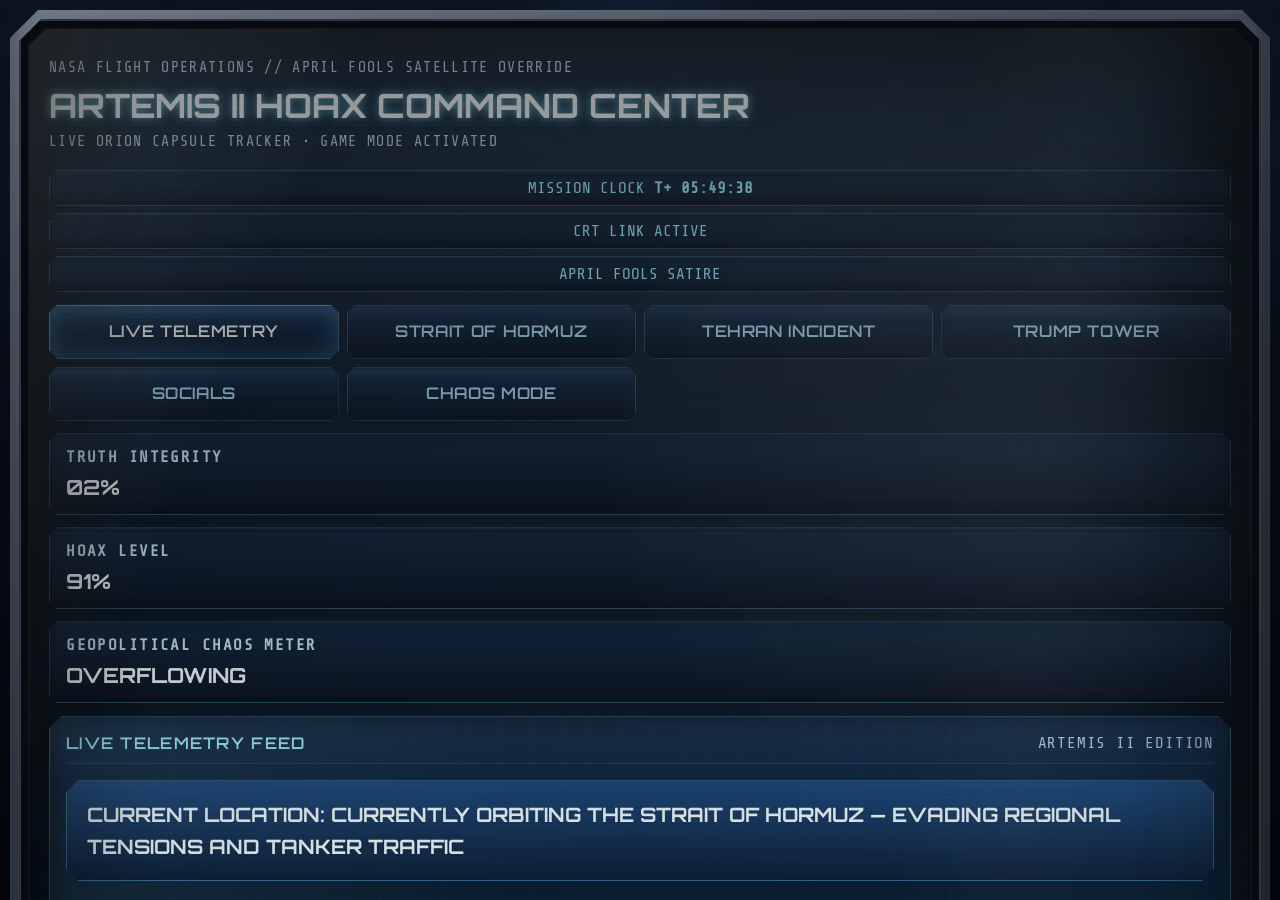
==== index.html @ a7625857 "Initial project import" ====
<!DOCTYPE html>
<html lang="en">
  <head>
    <meta charset="UTF-8" />
    <meta name="viewport" content="width=device-width, initial-scale=1.0" />
    <title>ARTEMIS II HOAX COMMAND CENTER</title>
    <link rel="preconnect" href="https://fonts.googleapis.com" />
    <link rel="preconnect" href="https://fonts.gstatic.com" crossorigin />
    <link
      href="https://fonts.googleapis.com/css2?family=Orbitron:wght@500;700;900&family=Share+Tech+Mono&display=swap"
      rel="stylesheet"
    />
    <link rel="icon" type="image/svg+xml" href="favicon.svg" />
    <link rel="stylesheet" href="styles.css" />
  </head>
  <body>
    <div class="room-ambience"></div>
    <div class="room-lights room-lights-left"></div>
    <div class="room-lights room-lights-right"></div>

    <div class="photo-stage">
      <div class="monitor-shadow"></div>

      <div class="monitor-shell">
        <div class="monitor-bezel">
          <main class="crt-screen">
            <div class="crt-curvature"></div>
            <div class="crt-reflection"></div>
            <div class="crt-vignette"></div>
            <div class="scanlines"></div>
            <div class="phosphor-noise"></div>
            <div class="flicker"></div>

            <section class="screen-ui" id="screen-ui">
              <header class="top-header">
                <div class="title-block">
                  <p class="eyebrow">NASA FLIGHT OPERATIONS // APRIL FOOLS SATELLITE OVERRIDE</p>
                  <h1>ARTEMIS II HOAX COMMAND CENTER</h1>
                  <p class="subtitle">LIVE ORION CAPSULE TRACKER &bull; GAME MODE ACTIVATED</p>
                </div>

                <div class="header-stack">
                  <span class="header-chip">MISSION CLOCK <strong id="mission-clock">T+ 09:52:08</strong></span>
                  <span class="header-chip">CRT LINK ACTIVE</span>
                  <span class="header-chip">APRIL FOOLS SATIRE</span>
                </div>
              </header>

              <nav class="tabs" aria-label="Command center tabs">
                <button class="tab is-active" data-view="telemetry" type="button">LIVE TELEMETRY</button>
                <button class="tab" data-view="hormuz" type="button">STRAIT OF HORMUZ</button>
                <button class="tab" data-view="tehran" type="button">TEHRAN INCIDENT</button>
                <button class="tab" data-view="tower" type="button">TRUMP TOWER</button>
                <button class="tab" data-view="socials" type="button">SOCIALS</button>
                <button class="tab" data-view="chaos" type="button">CHAOS MODE</button>
              </nav>

              <section class="metrics-strip">
                <div class="metric-chip">
                  <span>TRUTH INTEGRITY</span>
                  <strong id="metric-truth">02%</strong>
                </div>
                <div class="metric-chip">
                  <span>HOAX LEVEL</span>
                  <strong id="metric-hoax">MAXIMUM</strong>
                </div>
                <div class="metric-chip">
                  <span>GEOPOLITICAL CHAOS METER</span>
                  <strong id="metric-chaos">OVERFLOWING</strong>
                </div>
              </section>

              <div class="view-stack">
                <section class="view-pane telemetry-view is-active" data-pane="telemetry">
                  <section class="main-grid">
                    <div class="left-column">
                      <section class="panel hero-panel">
                        <div class="panel-header">
                          <span>LIVE TELEMETRY FEED</span>
                          <span id="panel-mode">ARTEMIS II EDITION</span>
                        </div>

                        <div class="location-callout" id="location-callout">
                          CURRENT LOCATION: CURRENTLY ORBITING THE STRAIT OF HORMUZ &mdash; EVADING REGIONAL TENSIONS AND TANKER TRAFFIC
                        </div>

                        <div class="status-line" id="status-line">STATUS: HOAX IN PROGRESS &mdash; ARTEMIS II EDITION</div>

                        <div class="alert-stack">
                          <div class="alert-card alert-red" id="alert-primary">
                             CAPSULE SHOT DOWN OVER TEHRAN &mdash; SEARCH &amp; RESCUE DELAYED DUE TO ONGOING CONFLICT
                          </div>
                          <div class="alert-card alert-cyan" id="alert-secondary">
                             ORBITING STRAIT OF HORMUZ FOR MAXIMUM GEOPOLITICAL DRAMA
                          </div>
                        </div>

                        <div class="stats-grid">
                          <div class="stat-card">
                            <span class="stat-label">MISSION CLOCK</span>
                            <strong class="stat-value" id="telemetry-clock">T+ 09:52:08</strong>
                          </div>
                          <div class="stat-card">
                            <span class="stat-label">TRUTH INTEGRITY</span>
                            <strong class="stat-value" id="telemetry-truth">02%</strong>
                          </div>
                          <div class="stat-card">
                            <span class="stat-label">HOAX LEVEL</span>
                            <div class="meter">
                              <span class="meter-fill" id="hoax-meter"></span>
                            </div>
                            <strong class="stat-value meter-value" id="hoax-meter-value">91%</strong>
                          </div>
                        </div>
                      </section>

                      <section class="panel lower-panel">
                        <div class="panel-header panel-header-small">
                          <span id="monitor-panel-title">HOUSTON VEHICLE MONITORING</span>
                          <span id="monitor-panel-tag">ORION CABIN LIVE LOGS</span>
                        </div>

                        <div class="monitoring-grid">
                          <section class="cabin-grid" aria-label="Cabin monitoring data">
                            <div class="cabin-card">
                              <span class="cabin-label">CABIN PRESSURE</span>
                              <strong class="cabin-value" id="cabin-pressure">14.7 PSI</strong>
                            </div>
                            <div class="cabin-card">
                              <span class="cabin-label">CABIN TEMP</span>
                              <strong class="cabin-value" id="cabin-temp">22.4 C</strong>
                            </div>
                            <div class="cabin-card">
                              <span class="cabin-label">OXYGEN MIX</span>
                              <strong class="cabin-value" id="cabin-oxygen">21.0%</strong>
                            </div>
                            <div class="cabin-card">
                              <span class="cabin-label">CO2 LEVEL</span>
                              <strong class="cabin-value" id="cabin-co2">0.41%</strong>
                            </div>
                            <div class="cabin-card">
                              <span class="cabin-label">HUMIDITY</span>
                              <strong class="cabin-value" id="cabin-humidity">46%</strong>
                            </div>
                            <div class="cabin-card">
                              <span class="cabin-label">BATTERY BUS</span>
                              <strong class="cabin-value" id="cabin-battery">93%</strong>
                            </div>
                            <div class="cabin-card">
                              <span class="cabin-label">COMM LINK</span>
                              <strong class="cabin-value" id="cabin-comm">LOCKED</strong>
                            </div>
                            <div class="cabin-card">
                              <span class="cabin-label">GUIDANCE</span>
                              <strong class="cabin-value" id="cabin-guidance">AUTO HOLD</strong>
                            </div>
                          </section>

                          <section class="log-cluster scroll-region">
                            <div class="subsection-label">MISSION CONTROL LIVE LOG</div>

                            <ul class="event-log" id="event-log">
                              <li>[00:41:02 Z] Artemis II rerouted around tanker traffic for purely cinematic reasons.</li>
                              <li>[00:41:28 Z] Truth integrity remains at 02%, within parody tolerance.</li>
                              <li>[00:41:53 Z] Rescue dispatch delayed while legal reviews the Tehran incident tab.</li>
                              <li>[00:42:11 Z] Flight dynamics insists none of this is in the actual mission plan.</li>
                            </ul>
                          </section>
                        </div>
                      </section>
                    </div>

                    <aside class="right-column">
                      <section class="panel mission-panel">
                        <div class="panel-header">
                          <span id="mission-panel-title">MISSION SNAPSHOT</span>
                          <span id="mission-panel-tag">NAVCOM BLUE</span>
                        </div>

                        <div class="mission-card">
                          <span>TRACK ID</span>
                          <strong>ORION / HUMOR / 1980-CRT</strong>
                        </div>
                        <div class="mission-card">
                          <span>ACTIVE REGION</span>
                          <strong id="region-value">STRAIT OF HORMUZ</strong>
                        </div>
                        <div class="mission-card">
                          <span>ESCALATION INDEX</span>
                          <strong id="escalation-value">CRIT-4</strong>
                        </div>
                        <div class="mission-card">
                          <span>CREW COMMENT</span>
                          <strong id="crew-comment">"Please stop mixing lunar flight with geopolitical drama."</strong>
                        </div>

                        <section class="radar-module">
                          <div class="radar-module-header">
                            <span>THREAT RADAR</span>
                            <strong id="radar-label">HORMUZ SURFACE TRACK</strong>
                          </div>

                          <div class="radar-scope" aria-hidden="true">
                            <div class="radar-ring ring-1"></div>
                            <div class="radar-ring ring-2"></div>
                            <div class="radar-ring ring-3"></div>
                            <div class="radar-crosshair radar-crosshair-x"></div>
                            <div class="radar-crosshair radar-crosshair-y"></div>
                            <div class="radar-sweep"></div>
                            <span class="radar-blip blip-a"></span>
                            <span class="radar-blip blip-b"></span>
                            <span class="radar-blip blip-c"></span>
                            <span class="radar-blip blip-d"></span>
                          </div>

                          <p class="radar-note" id="radar-note">
                            Escort traces, tanker clutter, and contradictory spoofing signals remain on scope.
                          </p>
                        </section>
                      </section>
                    </aside>
                  </section>
                </section>

                <section class="view-pane hormuz-view" data-pane="hormuz">
                  <section class="hormuz-grid">
                    <section class="panel hormuz-chart-panel">
                      <div class="panel-header">
                        <span>SHIPPING CORRIDOR TRACK</span>
                        <span>STRAIT VESSEL PLOT</span>
                      </div>

                      <div class="location-callout">
                        CURRENT LOCATION: HOLDING PATTERN ABOVE THE STRAIT OF HORMUZ - PERFORMING TOTALLY NONSTANDARD NAVAL-THEATER FLYBYS
                      </div>

                      <div class="subsection-label">ACTIVE SEA LANES</div>
                      <div class="lane-board">
                        <div class="lane-track lane-track-a">
                          <span class="lane-name">OUTBOUND TANKERS</span>
                          <span class="lane-marker marker-1">ORION</span>
                          <span class="lane-marker marker-2">ECHO-14</span>
                        </div>
                        <div class="lane-track lane-track-b">
                          <span class="lane-name">ESCORT BAND</span>
                          <span class="lane-marker marker-3">NAV-2</span>
                          <span class="lane-marker marker-4">DECOY</span>
                        </div>
                        <div class="lane-track lane-track-c">
                          <span class="lane-name">SPOOF TRAFFIC</span>
                          <span class="lane-marker marker-5">GHOST</span>
                          <span class="lane-marker marker-6">CLUTTER</span>
                        </div>
                      </div>

                      <div class="sea-card-grid">
                        <div class="threat-card">
                          <span>CONVOY STATUS</span>
                          <strong>SHADOWING ORION</strong>
                        </div>
                        <div class="threat-card">
                          <span>TANKER CLUTTER</span>
                          <strong>EXTREME</strong>
                        </div>
                        <div class="threat-card">
                          <span>SPOOF CONTACTS</span>
                          <strong>07 RETURNS</strong>
                        </div>
                        <div class="threat-card">
                          <span>NAVAL DRAMA</span>
                          <strong>REDLINE</strong>
                        </div>
                      </div>
                    </section>

                    <section class="panel hormuz-ops-panel">
                      <div class="panel-header">
                        <span>MARITIME WATCH FLOOR</span>
                        <span>NAVAL OVERLAY</span>
                      </div>

                      <div class="mission-card">
                        <span>ACTIVE REGION</span>
                        <strong>HORMUZ CORRIDOR</strong>
                      </div>
                      <div class="mission-card">
                        <span>ESCORT STATUS</span>
                        <strong>COASTAL SHADOW TRACK</strong>
                      </div>
                      <div class="mission-card">
                        <span>SEA STATE</span>
                        <strong>CALM WATER / LOUD POLITICS</strong>
                      </div>
                      <div class="mission-card">
                        <span>COMMENT</span>
                        <strong>"Mission control would like the capsule away from commercial shipping, thanks."</strong>
                      </div>

                      <div class="subsection-label">SURFACE TRAFFIC LOG</div>
                      <ul class="event-log scroll-region">
                        <li>[00:48:01 Z] Guidance software replaced lunar insertion with tanker avoidance mode.</li>
                        <li>[00:48:19 Z] Cabin atmosphere stable while comm loops fill with maritime objections.</li>
                        <li>[00:48:46 Z] Maritime radar requested that Orion stop doing dramatic victory laps.</li>
                        <li>[00:49:08 Z] Public affairs marked this panel as satire only and kept the glow on.</li>
                        <li>[00:49:44 Z] Strait lane models now show one capsule and too many opinions.</li>
                      </ul>
                    </section>
                  </section>
                </section>

                <section class="view-pane tehran-view" data-pane="tehran">
                  <section class="tehran-grid">
                    <aside class="panel tehran-summary-panel">
                      <div class="panel-header">
                        <span>INCIDENT SNAPSHOT</span>
                        <span>RED FILE</span>
                      </div>

                      <div class="incident-stamp">INCIDENT REVIEW PENDING</div>

                      <div class="mission-card">
                        <span>TRACK ID</span>
                        <strong>ORION / INCIDENT / AIRSPACE</strong>
                      </div>
                      <div class="mission-card">
                        <span>ACTIVE REGION</span>
                        <strong>TEHRAN INCIDENT</strong>
                      </div>
                      <div class="mission-card">
                        <span>ESCALATION INDEX</span>
                        <strong>CRIT-5</strong>
                      </div>
                      <div class="mission-card">
                        <span>LEGAL QUEUE</span>
                        <strong>STACKED TO THE CEILING</strong>
                      </div>

                      <div class="subsection-label">AIRSPACE RETURN</div>
                      <div class="radar-scope tehran-scope" aria-hidden="true">
                        <div class="radar-ring ring-1"></div>
                        <div class="radar-ring ring-2"></div>
                        <div class="radar-ring ring-3"></div>
                        <div class="radar-crosshair radar-crosshair-x"></div>
                        <div class="radar-crosshair radar-crosshair-y"></div>
                        <div class="radar-sweep"></div>
                        <span class="radar-blip blip-a"></span>
                        <span class="radar-blip blip-c"></span>
                        <span class="radar-blip blip-e"></span>
                      </div>
                    </aside>

                    <section class="panel tehran-dossier-panel">
                      <div class="panel-header">
                        <span>INCIDENT DOSSIER</span>
                        <span>RESPONSE TIMELINE</span>
                      </div>

                      <div class="location-callout">
                        CURRENT LOCATION: LAST SEEN NEAR TEHRAN AIRSPACE - SEARCH AND RESCUE STUCK IN A VERY BAD PUBLIC RELATIONS CYCLE
                      </div>

                      <div class="alert-stack">
                        <div class="alert-card alert-red">
                          ALERT: CAPSULE SHOT DOWN OVER TEHRAN - RECOVERY TIMELINE UNKNOWN, MEMO THREAD EXPANDING
                        </div>
                        <div class="alert-card alert-cyan">
                          AIRSPACE: DEFENSE CONFUSION NOW EXCEEDS SAFE SATIRE PARAMETERS
                        </div>
                      </div>

                      <div class="timeline-shell scroll-region">
                        <div class="subsection-label">RESPONSE TIMELINE</div>
                        <ol class="incident-timeline">
                          <li><strong>00:55:04 Z</strong><span>Houston flagged a pressure dip during the fictional incident review.</span></li>
                          <li><strong>00:55:21 Z</strong><span>Comms switched to backup routing while analysts argued with the scenario.</span></li>
                          <li><strong>00:55:57 Z</strong><span>Operations noted the tone problem before anyone fixed the telemetry overlay.</span></li>
                          <li><strong>00:56:19 Z</strong><span>Compliance added more disclaimers and still could not calm the siren.</span></li>
                          <li><strong>00:56:42 Z</strong><span>Search planners requested a less ridiculous map and received none.</span></li>
                        </ol>
                      </div>
                    </section>
                  </section>
                </section>

                <section class="view-pane tower-view" data-pane="tower">
                  <section class="tower-grid">
                    <section class="panel tower-skyline-panel">
                      <div class="panel-header">
                        <span>SKYLINE FLIGHT PATH</span>
                        <span>MIDTOWN OVERLAY</span>
                      </div>

                      <div class="location-callout tower-callout">
                        CURRENT LOCATION: LOW PASS OVER TRUMP TOWER - CAPSULE BROADCASTING GOLD-TINTED SELFIES TO THE SOCIALS TAB
                      </div>

                      <div class="skyline-board">
                        <div class="skyline-column skyline-column-a"></div>
                        <div class="skyline-column skyline-column-b"></div>
                        <div class="skyline-column skyline-column-c"></div>
                        <div class="skyline-column skyline-column-d"></div>
                        <div class="skyline-column skyline-column-e"></div>
                        <div class="flight-arc"></div>
                      </div>

                      <div class="urban-card-grid">
                        <div class="threat-card">
                          <span>CAMERA SWARM</span>
                          <strong>214 ACTIVE LENSES</strong>
                        </div>
                        <div class="threat-card">
                          <span>GOLD TINT LEVEL</span>
                          <strong>EXCESSIVE</strong>
                        </div>
                        <div class="threat-card">
                          <span>PRESSURE INDEX</span>
                          <strong>SURGING</strong>
                        </div>
                      </div>
                    </section>

                    <aside class="panel tower-media-panel">
                      <div class="panel-header">
                        <span>MEDIA PRESSURE DESK</span>
                        <span>REACTION LOOP</span>
                      </div>

                      <div class="mission-card">
                        <span>ACTIVE REGION</span>
                        <strong>MIDTOWN MANHATTAN</strong>
                      </div>
                      <div class="mission-card">
                        <span>TRENDING LINE</span>
                        <strong>#CapsuleSelfieLoop</strong>
                      </div>
                      <div class="mission-card">
                        <span>COMMENT</span>
                        <strong>"This was supposed to be translunar, not a publicity loop."</strong>
                      </div>

                      <div class="subsection-label">PRESS DESK CHRONOLOGY</div>
                      <ul class="event-log scroll-region">
                        <li>[01:02:10 Z] Houston saw reflected glare spike across the vehicle monitoring board.</li>
                        <li>[01:02:31 Z] Cabin metrics remain stable despite an absurd Manhattan detour.</li>
                        <li>[01:03:03 Z] Social engagement outpaced anything in the flight plan.</li>
                        <li>[01:03:28 Z] Guidance annotated the route with "please return to actual space soon."</li>
                        <li>[01:03:49 Z] Midtown reaction desk requested fewer helicopters and more skepticism.</li>
                      </ul>
                    </aside>
                  </section>
                </section>

                <section class="view-pane socials-view" data-pane="socials">
                  <div class="socials-layout">
                    <section class="main-grid socials-grid">
                      <section class="panel socials-panel">
                        <div class="panel-header">
                          <span>TRUTH SOCIAL FEED</span>
                          <span>PARODY MOCK POSTS</span>
                      </div>

                      <div class="social-feed scroll-region" id="social-feed"></div>

                      <section class="socials-actions" aria-label="Socials control actions">
                        <button class="action-button" type="button" data-action="more-posts">
                          <span>VIEW MORE</span>
                          <strong>TRUTH POSTS</strong>
                        </button>
                        <button class="action-button" type="button" data-action="more-debunking">
                          <span>READ MORE</span>
                          <strong>FOOLS DEBUNKING</strong>
                        </button>
                        <button class="action-button" type="button" data-action="simulate-chaos">
                          <span>SIMULATE</span>
                          <strong>TEHRAN CHAOS</strong>
                        </button>
                      </section>
                    </section>

                      <section class="panel debunk-panel">
                        <div class="panel-header">
                          <span>FOOLS DEBUNKING THE MOON LANDING</span>
                          <span>CHAOS DOSSIER</span>
                        </div>

                        <div class="debunk-scroll scroll-region" id="debunk-scroll">
                          <ul class="debunk-list">
                            <li>Flag waving in vacuum? Studio fan confirmed during Tehran incident</li>
                            <li>No stars in photos? Iranian air defense lights too bright</li>
                            <li>Shadows don't match? Multiple spotlights while orbiting Strait of Hormuz</li>
                            <li>Artemis II keeps getting shot down &mdash; clear proof the Moon is fake and Iran knows it!</li>
                          </ul>

                          <div class="side-note">
                            <span>APRIL FOOLS ANALYSIS</span>
                            <strong>Official NASA blue aesthetic, completely unofficial conspiracy logic.</strong>
                          </div>
                        </div>
                      </section>
                    </section>
                  </div>
                </section>

                <section class="view-pane radar-view" data-pane="radar">
                  <section class="main-grid radar-grid">
                    <section class="panel radar-focus-panel">
                      <div class="panel-header">
                        <span>HOUSTON THREAT RADAR</span>
                        <span id="radar-view-mode">ALIEN ESCORT ARC</span>
                      </div>

                      <div class="radar-focus-grid">
                        <div class="radar-scope radar-scope-large" aria-hidden="true">
                          <div class="radar-ring ring-1"></div>
                          <div class="radar-ring ring-2"></div>
                          <div class="radar-ring ring-3"></div>
                          <div class="radar-ring ring-4"></div>
                          <div class="radar-crosshair radar-crosshair-x"></div>
                          <div class="radar-crosshair radar-crosshair-y"></div>
                          <div class="radar-sweep"></div>
                          <span class="radar-blip blip-a"></span>
                          <span class="radar-blip blip-b"></span>
                          <span class="radar-blip blip-c"></span>
                          <span class="radar-blip blip-d"></span>
                          <span class="radar-blip blip-e"></span>
                          <span class="radar-blip blip-f"></span>
                        </div>

                        <div class="radar-focus-copy">
                          <div class="radar-banner" id="radar-banner">
                            UNIDENTIFIED ALIEN ESCORTS ARE TRACKING THE CAPSULE WHILE ICBM TRAJECTORIES STACK ACROSS THE OUTER RING.
                          </div>

                          <div class="threat-metric-grid">
                            <div class="threat-card">
                              <span>ICBM TRACKS</span>
                              <strong id="radar-icbm">05 HOT TRACKS</strong>
                            </div>
                            <div class="threat-card">
                              <span>ALIEN ECHOES</span>
                              <strong id="radar-ufo">03 CONTACTS</strong>
                            </div>
                            <div class="threat-card">
                              <span>SHEPHERD REPORTS</span>
                              <strong id="radar-shepherd">06 FIRING TEAMS</strong>
                            </div>
                            <div class="threat-card">
                              <span>DEFCON PARODY</span>
                              <strong id="radar-defcon">SCREAMING</strong>
                            </div>
                          </div>

                          <div class="alert-card alert-red radar-inline-alert" id="radar-primary-alert">
                            ALERT: MULTIPLE ICBM SIGNATURES DETECTED NEAR THE CAPSULE ESCORT STACK
                          </div>
                          <div class="alert-card alert-cyan radar-inline-alert" id="radar-secondary-alert">
                            SURFACE REPORTS: HILLSIDE SHEPHERDS FIRING AT STRAY ESCORT SHADOWS AFTER MISTAKING THEM FOR OMENS
                          </div>
                        </div>
                      </div>
                    </section>

                    <aside class="radar-side-column">
                      <section class="panel radar-side-panel scroll-region">
                        <div class="panel-header">
                          <span>THREAT DOSSIER</span>
                          <span>HOUSTON WATCH FLOOR</span>
                        </div>

                        <div class="subsection-label">TRACKED THREATS</div>
                        <ul class="radar-checklist" id="radar-threat-list">
                          <li>Alien scout ships pacing the capsule escort corridor</li>
                          <li>ICBM trajectories intersecting the parody flight path</li>
                          <li>Ground muzzle flashes from shepherd teams firing uphill</li>
                          <li>Houston warning console demanding several new disclaimers</li>
                        </ul>

                        <div class="subsection-label">INCIDENT LOG</div>
                        <ul class="event-log radar-event-log" id="radar-event-log">
                          <li>[01:16:03 Z] Radar tab opened and immediately found unidentified escort triangles on the outer ring.</li>
                          <li>[01:16:24 Z] Ballistic warning software insists several tracks look far too dramatic to be real.</li>
                          <li>[01:16:49 Z] Ridge shepherd teams reported firing at escort shadows crossing the valley haze.</li>
                          <li>[01:17:12 Z] Mission control classified the entire panel as parody and left the siren on anyway.</li>
                        </ul>
                      </section>
                    </aside>
                  </section>
                </section>

                <section class="view-pane chaos-view" data-pane="chaos">
                  <section class="chaos-grid">
                    <section class="panel chaos-callout-panel">
                      <div class="panel-header">
                        <span>CHAOS MODE MAXIMUM</span>
                        <span>OMEGA STACK</span>
                      </div>

                      <div class="location-callout">
                        CURRENT LOCATION: EVERYWHERE AT ONCE - STRAIT OF HORMUZ, TEHRAN, TRUMP TOWER, AND A LEGAL REVIEW MEETING
                      </div>

                      <div class="alert-stack">
                        <div class="alert-card alert-red">
                          ALERT: MULTIPLE CONTRADICTORY INCIDENTS DETECTED; STORY COHERENCE HAS LEFT LOW EARTH ORBIT
                        </div>
                        <div class="alert-card alert-cyan">
                          CHAOS ENGINE: BLENDING GEOPOLITICAL DRAMA, SOCIAL POSTS, AND MOON HOAXES
                        </div>
                      </div>
                    </section>

                    <section class="panel chaos-stack-panel">
                      <div class="panel-header">
                        <span>CONFLICT STACK</span>
                        <span>ALL CHANNELS</span>
                      </div>

                      <div class="chaos-tile-grid">
                        <div class="threat-card"><span>TRUTH INTEGRITY</span><strong>00%</strong></div>
                        <div class="threat-card"><span>HOAX LEVEL</span><strong>100%</strong></div>
                        <div class="threat-card"><span>MISSION STATE</span><strong>MELTDOWN</strong></div>
                        <div class="threat-card"><span>DEFENSE NOISE</span><strong>UNUSABLE</strong></div>
                        <div class="threat-card"><span>SOCIAL FALLOUT</span><strong>MAXIMUM</strong></div>
                        <div class="threat-card"><span>LEGAL REVIEW</span><strong>SPIRALING</strong></div>
                      </div>
                    </section>

                    <section class="panel chaos-diagnostics-panel">
                      <div class="panel-header">
                        <span>FAILED DIAGNOSTICS</span>
                        <span>SCRAMBLE BOARD</span>
                      </div>

                      <div class="cabin-grid">
                        <div class="cabin-card"><span class="cabin-label">CABIN PRESSURE</span><strong class="cabin-value">13.9 PSI</strong></div>
                        <div class="cabin-card"><span class="cabin-label">CABIN TEMP</span><strong class="cabin-value">25.3 C</strong></div>
                        <div class="cabin-card"><span class="cabin-label">OXYGEN MIX</span><strong class="cabin-value">20.7%</strong></div>
                        <div class="cabin-card"><span class="cabin-label">CO2 LEVEL</span><strong class="cabin-value">0.73%</strong></div>
                        <div class="cabin-card"><span class="cabin-label">BATTERY BUS</span><strong class="cabin-value">82%</strong></div>
                        <div class="cabin-card"><span class="cabin-label">GUIDANCE</span><strong class="cabin-value">MANUAL PANIC</strong></div>
                      </div>
                    </section>

                    <section class="panel chaos-log-panel scroll-region">
                      <div class="panel-header">
                        <span>MIXED INCIDENT LOG</span>
                        <span>OMEGA FEED</span>
                      </div>

                      <ul class="event-log">
                        <li>[01:10:14 Z] Houston lost all narrative discipline but kept the vehicle dashboard alive.</li>
                        <li>[01:10:41 Z] Cabin telemetry and storyline coherence both entered unstable territory.</li>
                        <li>[01:11:06 Z] Truth integrity hit 00% and then kept trying to go lower.</li>
                        <li>[01:11:27 Z] Entire command center now runs on irony, blue glow, and poor decisions.</li>
                        <li>[01:11:52 Z] Radar, socials, skyline, and legal channels merged into one bad idea.</li>
                      </ul>
                    </section>
                  </section>
                </section>
              </div>

              <section class="socials-action-bar" aria-label="Socials control actions">
                <button class="action-button" type="button" data-action="more-posts">
                  <span>VIEW MORE</span>
                  <strong>TRUTH POSTS</strong>
                </button>
                <button class="action-button" type="button" data-action="more-debunking">
                  <span>READ MORE</span>
                  <strong>FOOLS DEBUNKING</strong>
                </button>
                <button class="action-button" type="button" data-action="simulate-chaos">
                  <span>SIMULATE</span>
                  <strong>TEHRAN CHAOS</strong>
                </button>
              </section>
            </section>
          </main>
        </div>
      </div>
    </div>

    <div class="sequence-overlay" id="sequence-overlay" data-phase="idle" aria-live="assertive" aria-atomic="true">
      <div class="sequence-noise"></div>
      <div class="sequence-scanlines"></div>

      <section class="sequence-phase sequence-alert-card">
        <div class="sequence-alert-symbol" aria-hidden="true">⚠</div>
        <div class="sequence-alert-top">CAUTION // FULL SCREEN ALERT</div>
        <div class="sequence-alert-main">RED ALERT</div>
        <div class="sequence-alert-copy">
          CRITICAL WARNING SEQUENCE INITIATED. COMMAND CENTER DISPLAY HAS ENTERED MAXIMUM SATIRICAL ESCALATION.
        </div>
        <div class="sequence-alert-ribbon">SYSTEM ALERT ACTIVE</div>
      </section>

      <section class="sequence-phase sequence-message-card sequence-april-card">
        <span class="sequence-message-tag">SATIRE REVEAL</span>
        <strong class="sequence-message-main">APRIL FOOLS DAY</strong>
      </section>

      <section class="sequence-phase sequence-message-card sequence-palestine-card">
        <strong class="sequence-message-main">FREE PALESTINE</strong>
      </section>
    </div>

    <script src="app.js"></script>
  </body>
</html>
---- styles.css ----
:root {
  --shell-top: #646f7b;
  --shell-mid: #313945;
  --shell-bottom: #171c24;
  --screen-top: #071827;
  --screen-bottom: #020b14;
  --panel: rgba(8, 28, 49, 0.96);
  --panel-border: rgba(156, 221, 255, 0.28);
  --cyan: #9ef2ff;
  --cyan-dim: #bfd8ea;
  --white: #f6fcff;
  --red: #ff616f;
  --yellow: #ffe48d;
  --shadow: rgba(0, 0, 0, 0.72);
  --cut-sm: 8px;
  --cut-md: 12px;
  --cut-lg: 18px;
}

* {
  box-sizing: border-box;
}

html,
body {
  height: 100%;
}

body {
  position: relative;
  margin: 0;
  overflow: hidden;
  isolation: isolate;
  min-height: 100vh;
  background:
    radial-gradient(circle at 50% 14%, rgba(88, 164, 255, 0.18), transparent 18%),
    radial-gradient(circle at 13% 24%, rgba(42, 106, 225, 0.1), transparent 16%),
    radial-gradient(circle at 87% 22%, rgba(82, 184, 255, 0.09), transparent 15%),
    linear-gradient(180deg, #0a1320 0%, #050912 52%, #020409 100%);
  color: var(--cyan);
  font-family: "Share Tech Mono", monospace;
}

body[data-sequence-phase="alert"] .photo-stage {
  filter: blur(0.8px) saturate(0.88) brightness(0.78);
}

body[data-sequence-phase="april"] .photo-stage,
body[data-sequence-phase="palestine"] .photo-stage {
  filter: blur(2px) saturate(0.25) brightness(0.08);
}

.room-ambience,
.room-lights {
  position: fixed;
  pointer-events: none;
}

.room-ambience {
  inset: 0;
  background:
    radial-gradient(circle at 50% 44%, rgba(97, 185, 255, 0.09), transparent 36%),
    linear-gradient(90deg, rgba(255, 255, 255, 0.02), transparent 14%, transparent 86%, rgba(255, 255, 255, 0.02));
  filter: blur(36px);
}

.room-lights {
  top: 9%;
  bottom: 10%;
  width: 10px;
  border-radius: 999px;
  background:
    repeating-linear-gradient(
      to bottom,
      rgba(99, 182, 255, 0.95) 0 12px,
      rgba(99, 182, 255, 0.18) 12px 18px
    );
  opacity: 0.38;
  filter: blur(1px);
}

.room-lights-left {
  left: 5.5%;
}

.room-lights-right {
  right: 5.5%;
}

.photo-stage {
  position: relative;
  width: 100vw;
  height: 100vh;
  padding: clamp(12px, 1vw, 18px);
  display: grid;
  place-items: center;
  perspective: 2200px;
  overflow: hidden;
  transition: filter 420ms ease;
}

.photo-stage::before,
.photo-stage::after {
  content: "";
  position: absolute;
  pointer-events: none;
}

.photo-stage::before {
  inset: 8% 4% 13%;
  z-index: 0;
  background:
    linear-gradient(90deg, transparent 0 10%, rgba(8, 16, 28, 0.88) 10% 18%, transparent 18% 82%, rgba(8, 16, 28, 0.88) 82% 90%, transparent 90%),
    radial-gradient(circle at 18% 34%, rgba(118, 202, 255, 0.14), transparent 8%),
    radial-gradient(circle at 82% 32%, rgba(118, 202, 255, 0.12), transparent 8%),
    radial-gradient(circle at 28% 56%, rgba(62, 110, 170, 0.1), transparent 12%),
    radial-gradient(circle at 72% 58%, rgba(62, 110, 170, 0.08), transparent 12%);
  filter: blur(18px);
  opacity: 0.86;
}

.photo-stage::after {
  left: 9%;
  right: 9%;
  bottom: -2%;
  height: 28%;
  z-index: 0;
  background:
    radial-gradient(ellipse at center, rgba(101, 167, 255, 0.2), transparent 44%),
    linear-gradient(180deg, transparent, rgba(2, 6, 11, 0.96));
  filter: blur(18px);
}

.monitor-shadow {
  position: absolute;
  width: min(98vw, 1820px);
  height: min(18vh, 190px);
  bottom: 4%;
  border-radius: 50%;
  background: rgba(0, 0, 0, 0.74);
  filter: blur(72px);
  z-index: 1;
}

.monitor-shell {
  position: relative;
  z-index: 2;
  width: 100%;
  height: 100%;
  max-height: none;
  aspect-ratio: auto;
  padding: clamp(8px, 0.72vw, 12px);
  background:
    linear-gradient(180deg, rgba(255, 255, 255, 0.06), transparent 10%),
    linear-gradient(145deg, #697482 0%, #394250 18%, #181d25 60%, #414a57 84%, #161b22 100%);
  box-shadow:
    0 72px 140px rgba(0, 0, 0, 0.76),
    0 20px 48px rgba(2, 8, 18, 0.42),
    inset 0 2px 4px rgba(255, 255, 255, 0.08),
    inset 0 -18px 34px rgba(0, 0, 0, 0.52);
  transform: translateY(0);
  clip-path: polygon(
    28px 0,
    calc(100% - 28px) 0,
    100% 28px,
    100% calc(100% - 28px),
    calc(100% - 28px) 100%,
    28px 100%,
    0 calc(100% - 28px),
    0 28px
  );
}

.monitor-shell::before,
.monitor-shell::after {
  content: "";
  position: absolute;
  pointer-events: none;
}

.monitor-shell::before {
  left: clamp(54px, 4vw, 82px);
  right: clamp(54px, 4vw, 82px);
  top: clamp(8px, 0.8vw, 14px);
  height: clamp(10px, 0.9vw, 14px);
  background:
    repeating-linear-gradient(90deg, rgba(192, 203, 217, 0.18) 0 9px, rgba(20, 26, 34, 0) 9px 17px);
  opacity: 0.78;
}

.monitor-shell::after {
  left: clamp(72px, 5vw, 108px);
  right: clamp(72px, 5vw, 108px);
  bottom: clamp(10px, 0.95vw, 16px);
  height: clamp(18px, 1.1vw, 24px);
  background:
    linear-gradient(180deg, rgba(255, 255, 255, 0.05), rgba(0, 0, 0, 0.2)),
    linear-gradient(90deg, rgba(255, 255, 255, 0.03), transparent 18%, transparent 82%, rgba(255, 255, 255, 0.03));
  box-shadow:
    inset 0 1px 0 rgba(255, 255, 255, 0.05),
    inset 0 -1px 0 rgba(0, 0, 0, 0.35);
  opacity: 0.6;
}

.monitor-bezel {
  position: relative;
  width: 100%;
  height: 100%;
  padding: clamp(8px, 0.78vw, 12px);
  background:
    linear-gradient(180deg, rgba(255, 255, 255, 0.02), transparent 8%),
    linear-gradient(180deg, #050910 0%, #0a1119 16%, #04070d 100%);
  box-shadow:
    inset 0 0 0 2px rgba(111, 123, 137, 0.42),
    inset 0 0 0 10px rgba(7, 10, 15, 0.92),
    inset 0 0 30px rgba(0, 0, 0, 0.3);
  clip-path: polygon(
    22px 0,
    calc(100% - 22px) 0,
    100% 22px,
    100% calc(100% - 22px),
    calc(100% - 22px) 100%,
    22px 100%,
    0 calc(100% - 22px),
    0 22px
  );
}

.monitor-bezel::before,
.monitor-bezel::after {
  content: "";
  position: absolute;
  pointer-events: none;
}

.monitor-bezel::before {
  inset: clamp(7px, 0.65vw, 11px);
  border: 1px solid rgba(150, 165, 188, 0.08);
  box-shadow:
    inset 0 0 0 1px rgba(84, 99, 122, 0.18),
    inset 0 0 28px rgba(0, 0, 0, 0.16);
  clip-path: polygon(
    18px 0,
    calc(100% - 18px) 0,
    100% 18px,
    100% calc(100% - 18px),
    calc(100% - 18px) 100%,
    18px 100%,
    0 calc(100% - 18px),
    0 18px
  );
}

.monitor-bezel::after {
  right: clamp(26px, 2vw, 36px);
  bottom: clamp(18px, 1.5vw, 24px);
  width: clamp(86px, 7vw, 118px);
  height: 10px;
  background:
    linear-gradient(90deg, transparent, rgba(173, 194, 219, 0.18), transparent);
  opacity: 0.6;
}

.crt-screen {
  position: relative;
  width: 100%;
  height: 100%;
  display: grid;
  place-items: center;
  overflow: hidden;
  background:
    radial-gradient(circle at 50% 40%, rgba(102, 215, 255, 0.11), transparent 34%),
    radial-gradient(circle at 52% 3%, rgba(255, 255, 255, 0.04), transparent 20%),
    linear-gradient(180deg, rgba(64, 158, 255, 0.08), transparent 16%),
    linear-gradient(180deg, var(--screen-top) 0%, #03101b 50%, #020a12 100%);
  box-shadow:
    inset 0 0 120px rgba(0, 0, 0, 0.9),
    inset 0 0 26px rgba(121, 190, 255, 0.04),
    0 0 44px rgba(74, 167, 255, 0.1);
  clip-path: polygon(
    16px 0,
    calc(100% - 16px) 0,
    100% 16px,
    100% calc(100% - 16px),
    calc(100% - 16px) 100%,
    16px 100%,
    0 calc(100% - 16px),
    0 16px
  );
}

.crt-curvature,
.crt-reflection,
.crt-vignette,
.scanlines,
.phosphor-noise,
.flicker {
  position: absolute;
  inset: 0;
  pointer-events: none;
}

.crt-curvature {
  z-index: 4;
  background:
    radial-gradient(circle at 50% -8%, rgba(255, 255, 255, 0.03), transparent 36%),
    radial-gradient(circle at 50% 0%, transparent 56%, rgba(0, 0, 0, 0.22) 100%),
    radial-gradient(circle at 50% 100%, transparent 56%, rgba(0, 0, 0, 0.24) 100%),
    radial-gradient(circle at 0% 50%, rgba(0, 0, 0, 0.34), transparent 30%),
    radial-gradient(circle at 100% 50%, rgba(0, 0, 0, 0.34), transparent 30%);
}

.crt-reflection {
  z-index: 6;
  opacity: 0.62;
  background:
    linear-gradient(112deg, rgba(255, 255, 255, 0.12), transparent 13%, transparent 54%, rgba(255, 255, 255, 0.04) 69%, transparent 82%),
    linear-gradient(95deg, transparent 0 62%, rgba(255, 255, 255, 0.03) 70%, transparent 78%),
    radial-gradient(circle at 77% 12%, rgba(255, 255, 255, 0.08), transparent 12%);
  mix-blend-mode: screen;
}

.crt-vignette {
  z-index: 5;
  background:
    radial-gradient(circle at 50% 50%, transparent 52%, rgba(0, 0, 0, 0.28) 100%),
    linear-gradient(180deg, rgba(255, 255, 255, 0.035), transparent 11%, transparent 90%, rgba(0, 0, 0, 0.22)),
    linear-gradient(90deg, rgba(0, 0, 0, 0.24), transparent 10%, transparent 90%, rgba(0, 0, 0, 0.26));
}

.scanlines {
  z-index: 8;
  opacity: 0.12;
  background:
    linear-gradient(
      to bottom,
      rgba(255, 255, 255, 0.03) 0,
      rgba(255, 255, 255, 0.03) 1px,
      rgba(0, 0, 0, 0.18) 2px,
      rgba(0, 0, 0, 0.2) 4px
    );
  background-size: 100% 6px;
  animation: scanDrift 14s linear infinite;
}

.phosphor-noise {
  z-index: 7;
  opacity: 0.06;
  background:
    repeating-linear-gradient(
      0deg,
      rgba(255, 255, 255, 0.008) 0 2px,
      rgba(0, 0, 0, 0.018) 2px 4px
    ),
    repeating-linear-gradient(
      90deg,
      rgba(255, 255, 255, 0.01) 0 1px,
      rgba(0, 0, 0, 0.018) 1px 2px
    );
  mix-blend-mode: screen;
}

.flicker {
  z-index: 9;
  opacity: 0.018;
  background: rgba(255, 255, 255, 0.5);
  animation: flicker 0.18s infinite alternate;
}

.sequence-overlay {
  position: fixed;
  inset: 0;
  z-index: 120;
  display: grid;
  place-items: center;
  padding: clamp(20px, 3vw, 44px);
  opacity: 0;
  visibility: hidden;
  pointer-events: none;
  transition:
    opacity 320ms ease,
    visibility 320ms ease;
}

.sequence-noise,
.sequence-scanlines {
  position: absolute;
  inset: 0;
  pointer-events: none;
}

.sequence-noise {
  background:
    radial-gradient(circle at 50% 50%, rgba(255, 255, 255, 0.035), transparent 44%),
    repeating-linear-gradient(90deg, rgba(255, 255, 255, 0.02) 0 1px, rgba(0, 0, 0, 0.025) 1px 2px);
  mix-blend-mode: screen;
  opacity: 0.26;
}

.sequence-scanlines {
  background:
    linear-gradient(
      to bottom,
      rgba(255, 255, 255, 0.03) 0,
      rgba(255, 255, 255, 0.03) 1px,
      rgba(0, 0, 0, 0.22) 2px,
      rgba(0, 0, 0, 0.28) 4px
    );
  background-size: 100% 4px;
  opacity: 0.24;
}

.sequence-phase {
  position: relative;
  display: none;
}

.sequence-overlay[data-phase="alert"],
.sequence-overlay[data-phase="april"],
.sequence-overlay[data-phase="palestine"] {
  opacity: 1;
  visibility: visible;
}

.sequence-overlay[data-phase="alert"] {
  background:
    radial-gradient(circle at 50% 32%, rgba(255, 71, 104, 0.28), transparent 28%),
    linear-gradient(180deg, rgba(74, 5, 14, 0.94), rgba(12, 0, 0, 0.98));
}

.sequence-overlay[data-phase="alert"] .sequence-alert-card {
  display: grid;
}

.sequence-alert-card {
  width: min(94vw, 1180px);
  gap: 18px;
  padding: clamp(26px, 3vw, 44px);
  border: 2px solid rgba(255, 195, 201, 0.7);
  background:
    linear-gradient(180deg, rgba(196, 22, 44, 0.92), rgba(44, 4, 12, 0.97));
  box-shadow:
    inset 0 0 36px rgba(28, 0, 0, 0.56),
    0 0 42px rgba(255, 62, 87, 0.34);
  text-align: center;
  clip-path: polygon(20px 0, calc(100% - 20px) 0, 100% 20px, 100% calc(100% - 20px), calc(100% - 20px) 100%, 20px 100%, 0 calc(100% - 20px), 0 20px);
  animation: alertPulse 900ms infinite alternate;
}

.sequence-alert-symbol {
  justify-self: center;
  display: grid;
  place-items: center;
  width: clamp(72px, 8vw, 104px);
  aspect-ratio: 1;
  border: 2px solid rgba(255, 236, 178, 0.86);
  background:
    linear-gradient(180deg, rgba(255, 219, 95, 0.98), rgba(199, 128, 10, 0.98));
  color: #290600;
  font-family: "Orbitron", sans-serif;
  font-size: clamp(2rem, 4vw, 3.4rem);
  font-weight: 900;
  line-height: 1;
  box-shadow:
    0 0 26px rgba(255, 194, 69, 0.38),
    inset 0 1px 0 rgba(255, 252, 230, 0.48);
  clip-path: polygon(50% 0, 100% 88%, 0 88%);
}

.sequence-alert-top,
.sequence-alert-ribbon,
.sequence-message-tag {
  letter-spacing: 0.22em;
  text-transform: uppercase;
}

.sequence-alert-top {
  color: #ffe0e6;
  font-family: "Orbitron", sans-serif;
  font-size: clamp(0.82rem, 1vw, 1.02rem);
}

.sequence-alert-main,
.sequence-message-main,
.sequence-blackout-copy {
  font-family: "Orbitron", sans-serif;
  text-transform: uppercase;
}

.sequence-alert-main {
  color: #fff5f7;
  font-size: clamp(2.8rem, 7vw, 6.4rem);
  line-height: 0.95;
  text-shadow:
    0 0 14px rgba(255, 239, 242, 0.42),
    0 0 34px rgba(255, 62, 87, 0.42);
}

.sequence-alert-copy {
  max-width: 820px;
  margin: 0 auto;
  color: #ffe7eb;
  font-size: clamp(1rem, 1.35vw, 1.24rem);
  line-height: 1.55;
}

.sequence-alert-ribbon {
  justify-self: center;
  padding: 12px 18px;
  border: 1px solid rgba(255, 222, 227, 0.56);
  background: rgba(16, 0, 3, 0.38);
  color: #fff1f4;
  font-family: "Orbitron", sans-serif;
  font-size: clamp(0.82rem, 1vw, 1rem);
}

.sequence-message-card {
  width: min(92vw, 1200px);
  justify-items: center;
  gap: 16px;
  text-align: center;
}

.sequence-overlay[data-phase="april"] {
  background:
    radial-gradient(circle at 50% 42%, rgba(105, 155, 255, 0.12), transparent 28%),
    rgba(0, 0, 0, 0.985);
}

.sequence-overlay[data-phase="april"] .sequence-april-card,
.sequence-overlay[data-phase="palestine"] .sequence-palestine-card {
  display: grid;
}

.sequence-overlay[data-phase="palestine"] {
  background:
    linear-gradient(180deg, rgba(0, 0, 0, 0.98), rgba(2, 8, 7, 0.98));
}

.sequence-message-tag {
  color: #d7ecff;
  font-family: "Orbitron", sans-serif;
  font-size: clamp(0.78rem, 1vw, 0.98rem);
}

.sequence-message-main {
  font-size: clamp(3rem, 8vw, 7rem);
  line-height: 0.96;
  color: #f5fbff;
}

.sequence-april-card .sequence-message-main {
  text-shadow:
    0 0 16px rgba(142, 211, 255, 0.26),
    0 0 34px rgba(71, 148, 255, 0.18);
}

.sequence-palestine-card .sequence-message-main {
  text-shadow:
    -3px 0 rgba(224, 44, 44, 0.28),
    3px 0 rgba(61, 185, 102, 0.24),
    0 0 24px rgba(255, 255, 255, 0.14);
}

.screen-ui {
  position: relative;
  z-index: 3;
  width: 99.2%;
  height: 99.2%;
  --theme-accent: rgba(162, 236, 255, 0.58);
  --theme-glow: rgba(102, 210, 255, 0.22);
  --theme-panel-tint: rgba(59, 126, 206, 0.14);
  --theme-callout: rgba(35, 92, 164, 0.62);
  padding: clamp(12px, 1vw, 18px) clamp(12px, 1.08vw, 18px) clamp(10px, 0.85vw, 14px);
  display: grid;
  grid-template-rows: auto auto auto minmax(0, 1fr);
  gap: clamp(10px, 1vw, 14px);
  text-rendering: optimizeLegibility;
}

.top-header {
  display: flex;
  justify-content: space-between;
  gap: 20px;
  align-items: flex-start;
}

.eyebrow,
.subtitle,
.panel-header span:last-child,
.metric-chip span,
.stat-label,
.side-note span {
  letter-spacing: 0.09em;
  text-transform: uppercase;
}

.eyebrow,
.subtitle {
  margin: 0;
  color: #dcecf9;
  font-size: 0.78rem;
  font-weight: 700;
  text-shadow: 0 0 10px rgba(136, 206, 255, 0.08);
}

h1 {
  margin: 10px 0 8px;
  color: var(--white);
  font-family: "Orbitron", sans-serif;
  font-size: clamp(1.96rem, 2.62vw, 3.18rem);
  font-weight: 900;
  line-height: 1.16;
  text-transform: uppercase;
  text-shadow:
    0 0 10px rgba(132, 236, 255, 0.74),
    0 0 24px rgba(76, 184, 255, 0.18),
    2px 0 rgba(255, 255, 255, 0.06);
}

.header-stack {
  display: grid;
  gap: 7px;
  min-width: 250px;
}

.header-chip,
.tab,
.metric-chip,
.panel,
.location-callout,
.alert-card,
.stat-card,
.mission-card,
.truth-post,
.action-button,
.side-note,
.truth-avatar {
  border-radius: 0;
  clip-path: polygon(
    var(--cut, var(--cut-sm)) 0,
    calc(100% - var(--cut, var(--cut-sm))) 0,
    100% var(--cut, var(--cut-sm)),
    100% calc(100% - var(--cut, var(--cut-sm))),
    calc(100% - var(--cut, var(--cut-sm))) 100%,
    var(--cut, var(--cut-sm)) 100%,
    0 calc(100% - var(--cut, var(--cut-sm))),
    0 var(--cut, var(--cut-sm))
  );
}

.header-chip {
  --cut: var(--cut-sm);
  position: relative;
  padding: 8px 13px;
  border: 1px solid rgba(148, 216, 255, 0.24);
  background:
    linear-gradient(180deg, rgba(17, 40, 66, 0.98), rgba(8, 24, 42, 0.94));
  color: #e6f5ff;
  font-weight: 700;
  font-size: 0.74rem;
  text-align: center;
  box-shadow:
    inset 0 1px 0 rgba(255, 255, 255, 0.04),
    inset 0 0 16px rgba(0, 0, 0, 0.48),
    0 0 14px rgba(76, 184, 255, 0.06);
}

.tabs {
  display: grid;
  grid-template-columns: repeat(6, minmax(0, 1fr));
  gap: 8px;
}

.tab {
  --cut: var(--cut-sm);
  position: relative;
  min-height: 54px;
  padding: 11px 10px;
  border: 1px solid rgba(146, 218, 255, 0.24);
  background:
    linear-gradient(180deg, rgba(18, 44, 75, 0.96), rgba(7, 19, 34, 0.99));
  color: #d8edff;
  font-family: "Orbitron", sans-serif;
  font-size: 0.66rem;
  font-weight: 800;
  letter-spacing: 0.1em;
  text-transform: uppercase;
  cursor: pointer;
  text-shadow: 0 0 12px rgba(132, 210, 255, 0.1);
  transition:
    border-color 160ms ease,
    color 160ms ease,
    box-shadow 160ms ease,
    transform 160ms ease;
}

.tab::before {
  content: "";
  position: absolute;
  inset: 1px 1px auto 1px;
  height: 34%;
  background: linear-gradient(180deg, rgba(255, 255, 255, 0.06), transparent 88%);
  opacity: 0.8;
  pointer-events: none;
}

.tab:hover {
  transform: translateY(-1px);
  color: #e8fbff;
}

.tab.is-active {
  border-color: var(--theme-accent);
  color: var(--white);
  box-shadow:
    inset 0 0 26px rgba(62, 157, 255, 0.46),
    0 0 24px var(--theme-glow);
}

.metrics-strip {
  display: grid;
  grid-template-columns: repeat(3, minmax(0, 1fr));
  gap: 12px;
}

.metric-chip {
  --cut: var(--cut-sm);
  position: relative;
  padding: 14px 16px;
  border: 1px solid rgba(150, 218, 255, 0.2);
  background:
    linear-gradient(180deg, rgba(15, 37, 63, 0.96), rgba(6, 17, 31, 0.99));
  box-shadow:
    inset 0 1px 0 rgba(255, 255, 255, 0.04),
    inset 0 0 18px rgba(0, 0, 0, 0.34);
}

.metric-chip span {
  display: block;
  margin-bottom: 8px;
  color: #dff0ff;
  font-size: 0.72rem;
  font-weight: 700;
}

.metric-chip strong {
  color: var(--white);
  font-family: "Orbitron", sans-serif;
  font-size: 1.06rem;
  font-weight: 900;
  text-shadow: 0 0 14px rgba(132, 210, 255, 0.18);
}

.view-stack {
  min-height: 0;
  display: grid;
  align-self: stretch;
  overflow: hidden;
}

.view-pane {
  min-height: 0;
  display: none;
}

.view-pane.is-active {
  display: block;
  height: 100%;
  min-height: 0;
  overflow: hidden;
}

.main-grid {
  min-height: 0;
  height: 100%;
  display: grid;
  grid-template-columns: minmax(0, 1.35fr) minmax(320px, 0.92fr);
  gap: clamp(12px, 1.2vw, 16px);
}

.left-column,
.right-column,
.radar-side-column {
  min-height: 0;
}

.left-column {
  display: grid;
  grid-template-rows: minmax(0, 1fr) minmax(210px, auto);
  gap: clamp(12px, 1.2vw, 16px);
}

.right-column {
  display: flex;
}

.panel {
  --cut: var(--cut-md);
  position: relative;
  border: 1px solid var(--panel-border);
  background:
    linear-gradient(180deg, rgba(255, 255, 255, 0.035), transparent 9%),
    linear-gradient(180deg, var(--theme-panel-tint), transparent 24%),
    linear-gradient(90deg, rgba(148, 224, 255, 0.04), transparent 40%, rgba(0, 122, 255, 0.04)),
    var(--panel);
  box-shadow:
    inset 0 1px 0 rgba(255, 255, 255, 0.03),
    inset 0 0 28px rgba(3, 9, 16, 0.72),
    0 12px 34px rgba(3, 10, 20, 0.16),
    0 0 18px rgba(94, 191, 255, 0.08);
}

.panel-header {
  display: flex;
  justify-content: space-between;
  gap: 12px;
  align-items: center;
  margin-bottom: 16px;
  padding-bottom: 10px;
  border-bottom: 1px solid rgba(156, 221, 255, 0.12);
  color: var(--cyan);
}

.panel-header span:first-child {
  font-family: "Orbitron", sans-serif;
  font-size: 0.76rem;
  font-weight: 800;
  letter-spacing: 0.14em;
  text-transform: uppercase;
  color: #edf9ff;
  text-shadow: 0 0 10px rgba(143, 212, 255, 0.1);
}

.panel-header span:last-child {
  color: #dcebf8;
  font-size: 0.78rem;
  font-weight: 700;
}

.panel-header-small {
  margin-bottom: 10px;
}

.hero-panel,
.lower-panel,
.mission-panel,
.socials-panel,
.debunk-panel,
.radar-focus-panel,
.radar-side-panel {
  padding: 16px;
}

.hero-panel {
  display: grid;
  align-content: start;
}

.location-callout {
  --cut: var(--cut-md);
  position: relative;
  padding: 18px 20px;
  border: 1px solid rgba(164, 228, 255, 0.34);
  background:
    linear-gradient(180deg, var(--theme-callout), rgba(10, 30, 55, 0.98)),
    linear-gradient(90deg, rgba(255, 255, 255, 0.06), transparent 50%, rgba(72, 189, 255, 0.08));
  color: #f1fdff;
  font-family: "Orbitron", sans-serif;
  font-size: clamp(1rem, 1.45vw, 1.5rem);
  font-weight: 900;
  line-height: 1.45;
  text-shadow:
    0 0 12px rgba(132, 236, 255, 0.28),
    0 0 26px rgba(76, 184, 255, 0.14);
}

.status-line {
  margin-top: 14px;
  color: var(--yellow);
  font-family: "Orbitron", sans-serif;
  font-size: 0.98rem;
  font-weight: 800;
  letter-spacing: 0.08em;
  text-transform: uppercase;
}

.alert-stack {
  display: grid;
  gap: 12px;
  margin-top: 16px;
}

.alert-card {
  --cut: var(--cut-sm);
  padding: 14px 16px;
  font-family: "Orbitron", sans-serif;
  font-size: 0.9rem;
  font-weight: 800;
  line-height: 1.35;
  text-transform: uppercase;
}

.alert-red {
  border: 1px solid rgba(255, 138, 151, 0.42);
  background:
    linear-gradient(180deg, rgba(150, 17, 38, 0.82), rgba(43, 7, 16, 0.98));
  color: #ffe0e5;
  box-shadow:
    inset 0 0 24px rgba(39, 5, 13, 0.76),
    0 0 18px rgba(255, 71, 104, 0.2);
}

.alert-cyan {
  border: 1px solid rgba(154, 228, 255, 0.34);
  background:
    linear-gradient(180deg, rgba(26, 88, 142, 0.68), rgba(9, 25, 44, 0.96));
  color: #ecfbff;
  box-shadow:
    inset 0 0 24px rgba(7, 18, 30, 0.74),
    0 0 18px rgba(72, 201, 255, 0.14);
}

.stats-grid {
  display: grid;
  grid-template-columns: repeat(3, minmax(0, 1fr));
  gap: 12px;
  margin-top: 16px;
}

.stat-card,
.cabin-card,
.threat-card {
  --cut: var(--cut-sm);
  padding: 12px 14px;
  border: 1px solid rgba(151, 220, 255, 0.18);
  background:
    linear-gradient(180deg, rgba(13, 36, 61, 0.96), rgba(5, 15, 27, 0.99));
  clip-path: polygon(
    var(--cut) 0,
    calc(100% - var(--cut)) 0,
    100% var(--cut),
    100% calc(100% - var(--cut)),
    calc(100% - var(--cut)) 100%,
    var(--cut) 100%,
    0 calc(100% - var(--cut)),
    0 var(--cut)
  );
}

.stat-label,
.cabin-label,
.threat-card span,
.subsection-label {
  display: block;
  margin-bottom: 8px;
  color: var(--cyan-dim);
  font-size: 0.66rem;
  letter-spacing: 0.14em;
  text-transform: uppercase;
}

.stat-value,
.cabin-value,
.threat-card strong {
  color: var(--white);
  font-family: "Orbitron", sans-serif;
  font-size: 0.98rem;
  font-weight: 900;
  text-shadow: 0 0 10px rgba(141, 210, 255, 0.1);
}

.meter {
  position: relative;
  height: 12px;
  overflow: hidden;
  background: rgba(4, 12, 21, 0.92);
  box-shadow: inset 0 0 0 1px rgba(160, 229, 255, 0.18);
  clip-path: polygon(4px 0, calc(100% - 4px) 0, 100% 4px, 100% calc(100% - 4px), calc(100% - 4px) 100%, 4px 100%, 0 calc(100% - 4px), 0 4px);
}

.meter-fill {
  position: absolute;
  inset: 0 auto 0 0;
  width: 91%;
  background:
    linear-gradient(90deg, #34a2ff 0%, #83ebff 54%, #f0fdff 100%);
  box-shadow:
    0 0 18px rgba(84, 215, 255, 0.28),
    inset 0 0 14px rgba(255, 255, 255, 0.22);
}

.meter-value {
  display: inline-block;
  margin-top: 10px;
}

.monitoring-grid {
  display: grid;
  grid-template-columns: minmax(280px, 0.95fr) minmax(0, 1.15fr);
  gap: 12px;
  align-items: start;
}

.cabin-grid {
  display: grid;
  grid-template-columns: repeat(2, minmax(0, 1fr));
  gap: 10px;
}

.log-cluster {
  min-height: 100%;
  padding: 12px 14px;
  border: 1px solid rgba(154, 220, 255, 0.16);
  background:
    linear-gradient(180deg, rgba(12, 34, 58, 0.94), rgba(5, 15, 27, 0.99));
  clip-path: polygon(10px 0, calc(100% - 10px) 0, 100% 10px, 100% calc(100% - 10px), calc(100% - 10px) 100%, 10px 100%, 0 calc(100% - 10px), 0 10px);
}

.scroll-region {
  min-height: 0;
  overflow: auto;
  scrollbar-width: none;
  -ms-overflow-style: none;
}

.scroll-region::-webkit-scrollbar {
  width: 0;
  height: 0;
  display: none;
}

.event-log {
  margin: 0;
  padding-left: 18px;
  display: grid;
  gap: 10px;
  color: #eefcff;
  font-size: 0.88rem;
  line-height: 1.42;
}

.mission-panel {
  width: 100%;
  display: grid;
  align-content: start;
  gap: 12px;
}

.mission-card {
  --cut: var(--cut-sm);
  padding: 14px 16px;
  border: 1px solid rgba(151, 220, 255, 0.18);
  background:
    linear-gradient(180deg, rgba(13, 36, 61, 0.96), rgba(5, 15, 27, 0.99));
}

.mission-card span {
  display: block;
  margin-bottom: 8px;
  color: var(--cyan-dim);
  font-size: 0.72rem;
  letter-spacing: 0.14em;
  text-transform: uppercase;
}

.mission-card strong {
  color: var(--white);
  font-family: "Orbitron", sans-serif;
  font-size: 0.96rem;
  font-weight: 900;
  line-height: 1.35;
}

.radar-module {
  --cut: var(--cut-sm);
  padding: 12px;
  border: 1px solid rgba(151, 220, 255, 0.18);
  background:
    linear-gradient(180deg, rgba(13, 36, 61, 0.96), rgba(5, 15, 27, 0.99));
  clip-path: polygon(
    var(--cut) 0,
    calc(100% - var(--cut)) 0,
    100% var(--cut),
    100% calc(100% - var(--cut)),
    calc(100% - var(--cut)) 100%,
    var(--cut) 100%,
    0 calc(100% - var(--cut)),
    0 var(--cut)
  );
}

.radar-module-header {
  display: flex;
  justify-content: space-between;
  gap: 12px;
  align-items: center;
  margin-bottom: 12px;
}

.radar-module-header span {
  color: var(--cyan-dim);
  font-size: 0.7rem;
  letter-spacing: 0.16em;
  text-transform: uppercase;
}

.radar-module-header strong {
  color: var(--white);
  font-family: "Orbitron", sans-serif;
  font-size: 0.72rem;
  letter-spacing: 0.1em;
  text-transform: uppercase;
}

.radar-scope {
  position: relative;
  aspect-ratio: 1;
  width: min(100%, 240px);
  margin: 0 auto 12px;
  overflow: hidden;
  border: 1px solid rgba(154, 228, 255, 0.24);
  background:
    radial-gradient(circle at center, rgba(58, 205, 255, 0.22), transparent 44%),
    linear-gradient(180deg, rgba(10, 29, 52, 0.98), rgba(5, 15, 27, 0.99));
  clip-path: polygon(14px 0, calc(100% - 14px) 0, 100% 14px, 100% calc(100% - 14px), calc(100% - 14px) 100%, 14px 100%, 0 calc(100% - 14px), 0 14px);
}

.radar-ring,
.radar-crosshair,
.radar-sweep,
.radar-blip {
  position: absolute;
}

.radar-ring {
  inset: 50%;
  border: 1px solid rgba(126, 235, 255, 0.22);
  border-radius: 50%;
  transform: translate(-50%, -50%);
}

.ring-1 {
  width: 36%;
  height: 36%;
}

.ring-2 {
  width: 60%;
  height: 60%;
}

.ring-3 {
  width: 84%;
  height: 84%;
}

.ring-4 {
  width: 96%;
  height: 96%;
}

.radar-crosshair {
  background: rgba(136, 235, 255, 0.16);
}

.radar-crosshair-x {
  top: 50%;
  left: 10%;
  right: 10%;
  height: 1px;
}

.radar-crosshair-y {
  left: 50%;
  top: 10%;
  bottom: 10%;
  width: 1px;
}

.radar-sweep {
  inset: -4%;
  background: conic-gradient(from 12deg, rgba(116, 235, 255, 0.4), rgba(96, 231, 255, 0.04) 24%, transparent 36%);
  mix-blend-mode: screen;
  animation: radarSweep 5.5s linear infinite;
}

.radar-blip {
  width: 8px;
  height: 8px;
  border-radius: 50%;
  background: #f1fdff;
  box-shadow:
    0 0 12px rgba(132, 236, 255, 0.95),
    0 0 22px rgba(76, 184, 255, 0.28);
  animation: radarPulse 1.8s ease-in-out infinite alternate;
}

.blip-a {
  top: 24%;
  left: 63%;
}

.blip-b {
  top: 41%;
  left: 26%;
  animation-delay: 0.4s;
}

.blip-c {
  top: 67%;
  left: 58%;
  animation-delay: 0.9s;
}

.blip-d {
  top: 74%;
  left: 33%;
  animation-delay: 1.2s;
}

.blip-e {
  top: 18%;
  left: 41%;
  animation-delay: 0.25s;
}

.blip-f {
  top: 58%;
  left: 76%;
  animation-delay: 0.75s;
}

.radar-note {
  margin: 0;
  color: #eefcff;
  font-size: 0.82rem;
  line-height: 1.42;
}

.radar-grid {
  grid-template-columns: minmax(0, 1.28fr) minmax(320px, 0.82fr);
}

.radar-focus-grid {
  display: grid;
  grid-template-columns: minmax(280px, 0.92fr) minmax(0, 1.08fr);
  gap: 16px;
  align-items: start;
}

.radar-scope-large {
  width: min(100%, 420px);
  margin: 0;
}

.radar-focus-copy {
  display: grid;
  gap: 12px;
  align-content: start;
}

.radar-banner {
  --cut: var(--cut-md);
  padding: 16px 18px;
  border: 1px solid rgba(164, 228, 255, 0.28);
  background:
    linear-gradient(180deg, rgba(30, 86, 150, 0.58), rgba(9, 27, 49, 0.98));
  color: #f3fdff;
  font-family: "Orbitron", sans-serif;
  font-size: 1rem;
  line-height: 1.45;
  clip-path: polygon(
    var(--cut) 0,
    calc(100% - var(--cut)) 0,
    100% var(--cut),
    100% calc(100% - var(--cut)),
    calc(100% - var(--cut)) 100%,
    var(--cut) 100%,
    0 calc(100% - var(--cut)),
    0 var(--cut)
  );
}

.threat-metric-grid {
  display: grid;
  grid-template-columns: repeat(2, minmax(0, 1fr));
  gap: 10px;
}

.radar-inline-alert {
  margin-top: 2px;
}

.radar-side-panel {
  min-height: 100%;
  display: grid;
  align-content: start;
  gap: 12px;
}

.radar-checklist {
  margin: 0;
  padding-left: 20px;
  display: grid;
  gap: 12px;
  color: #eefcff;
  font-size: 0.95rem;
  line-height: 1.44;
}

.radar-event-log {
  padding-left: 18px;
}

.hormuz-grid,
.tehran-grid,
.tower-grid {
  min-height: 0;
  height: 100%;
  display: grid;
  gap: 16px;
}

.hormuz-grid {
  grid-template-columns: minmax(0, 1.42fr) minmax(320px, 0.78fr);
}

.tehran-grid {
  grid-template-columns: minmax(310px, 0.82fr) minmax(0, 1.18fr);
}

.tower-grid {
  grid-template-columns: minmax(0, 1.06fr) minmax(320px, 0.94fr);
}

.hormuz-chart-panel,
.hormuz-ops-panel,
.tehran-summary-panel,
.tehran-dossier-panel,
.tower-skyline-panel,
.tower-media-panel,
.chaos-callout-panel,
.chaos-stack-panel,
.chaos-diagnostics-panel,
.chaos-log-panel {
  min-height: 0;
  position: relative;
}

.lane-board {
  display: grid;
  gap: 12px;
  margin-top: 10px;
}

.lane-track {
  position: relative;
  min-height: 72px;
  padding: 12px 14px;
  border: 1px solid rgba(151, 220, 255, 0.16);
  background:
    linear-gradient(90deg, rgba(121, 251, 226, 0.06), transparent 28%),
    linear-gradient(180deg, rgba(14, 40, 62, 0.96), rgba(5, 15, 27, 0.99));
  clip-path: polygon(10px 0, calc(100% - 10px) 0, 100% 10px, 100% calc(100% - 10px), calc(100% - 10px) 100%, 10px 100%, 0 calc(100% - 10px), 0 10px);
}

.lane-track::after {
  content: "";
  position: absolute;
  left: 16px;
  right: 16px;
  top: 50%;
  height: 2px;
  background:
    linear-gradient(90deg, rgba(132, 255, 210, 0.18), rgba(132, 255, 210, 0.68), rgba(132, 255, 210, 0.18));
}

.lane-name {
  display: block;
  color: var(--cyan-dim);
  font-size: 0.7rem;
  letter-spacing: 0.14em;
  text-transform: uppercase;
}

.lane-marker {
  position: absolute;
  top: calc(50% - 12px);
  padding: 4px 8px;
  border: 1px solid rgba(151, 220, 255, 0.18);
  background: rgba(12, 38, 64, 0.96);
  color: var(--white);
  font-family: "Orbitron", sans-serif;
  font-size: 0.58rem;
  letter-spacing: 0.12em;
  text-transform: uppercase;
  clip-path: polygon(6px 0, calc(100% - 6px) 0, 100% 6px, 100% calc(100% - 6px), calc(100% - 6px) 100%, 6px 100%, 0 calc(100% - 6px), 0 6px);
}

.marker-1 {
  left: 34%;
}

.marker-2 {
  left: 72%;
}

.marker-3 {
  left: 22%;
}

.marker-4 {
  left: 61%;
}

.marker-5 {
  left: 48%;
}

.marker-6 {
  left: 80%;
}

.sea-card-grid,
.urban-card-grid {
  display: grid;
  grid-template-columns: repeat(2, minmax(0, 1fr));
  gap: 10px;
  margin-top: 14px;
}

.incident-stamp {
  margin-bottom: 14px;
  padding: 10px 12px;
  border: 1px solid rgba(255, 166, 180, 0.22);
  background:
    linear-gradient(180deg, rgba(128, 28, 48, 0.4), rgba(42, 11, 20, 0.92));
  color: var(--white);
  font-family: "Orbitron", sans-serif;
  font-size: 0.76rem;
  letter-spacing: 0.14em;
  text-transform: uppercase;
  clip-path: polygon(8px 0, calc(100% - 8px) 0, 100% 8px, 100% calc(100% - 8px), calc(100% - 8px) 100%, 8px 100%, 0 calc(100% - 8px), 0 8px);
}

.tehran-scope {
  margin: 0;
  width: min(100%, 210px);
}

.timeline-shell {
  min-height: 0;
  margin-top: 14px;
  padding-right: 4px;
}

.incident-timeline {
  margin: 0;
  padding: 0 0 0 18px;
  display: grid;
  gap: 16px;
}

.incident-timeline li {
  color: #eefcff;
  line-height: 1.42;
}

.incident-timeline strong {
  display: block;
  margin-bottom: 6px;
  color: var(--white);
  font-family: "Orbitron", sans-serif;
  font-size: 0.78rem;
}

.incident-timeline span {
  display: block;
  color: #d9f3ff;
  font-size: 0.92rem;
}

.skyline-board {
  position: relative;
  height: 190px;
  margin-top: 12px;
  overflow: hidden;
  border: 1px solid rgba(171, 214, 255, 0.14);
  background:
    linear-gradient(180deg, rgba(255, 216, 133, 0.05), transparent 30%),
    repeating-linear-gradient(90deg, rgba(255, 220, 150, 0.035) 0 1px, transparent 1px 22px),
    linear-gradient(180deg, rgba(11, 29, 49, 0.98), rgba(6, 15, 26, 1));
  clip-path: polygon(12px 0, calc(100% - 12px) 0, 100% 12px, 100% calc(100% - 12px), calc(100% - 12px) 100%, 12px 100%, 0 calc(100% - 12px), 0 12px);
}

.skyline-column {
  position: absolute;
  bottom: 0;
  width: 10%;
  background:
    linear-gradient(180deg, rgba(255, 218, 140, 0.3), rgba(32, 44, 64, 0.9));
  box-shadow: inset 0 0 0 1px rgba(255, 227, 160, 0.08);
}

.skyline-column-a {
  left: 6%;
  height: 42%;
}

.skyline-column-b {
  left: 20%;
  height: 64%;
}

.skyline-column-c {
  left: 36%;
  height: 52%;
}

.skyline-column-d {
  left: 52%;
  height: 78%;
}

.skyline-column-e {
  left: 72%;
  height: 58%;
}

.flight-arc {
  position: absolute;
  inset: 16% 8% 18% auto;
  width: 54%;
  border-top: 3px solid rgba(255, 220, 140, 0.48);
  border-right: 3px solid rgba(255, 220, 140, 0.48);
  border-radius: 0 100% 0 0;
  transform: skewY(-12deg);
}

.tower-callout {
  max-width: 82%;
}

.chaos-grid {
  min-height: 0;
  height: 100%;
  display: grid;
  grid-template-columns: minmax(0, 1.2fr) minmax(280px, 0.8fr);
  grid-template-rows: auto auto;
  gap: 16px;
  grid-template-areas:
    "callout stack"
    "diag log";
}

.chaos-callout-panel {
  grid-area: callout;
}

.chaos-stack-panel {
  grid-area: stack;
}

.chaos-diagnostics-panel {
  grid-area: diag;
}

.chaos-log-panel {
  grid-area: log;
}

.chaos-tile-grid {
  display: grid;
  grid-template-columns: repeat(2, minmax(0, 1fr));
  gap: 10px;
}

.socials-grid {
  min-height: 0;
  gap: clamp(14px, 1.3vw, 20px);
  grid-template-rows: minmax(0, 1fr) auto;
  grid-template-columns: minmax(0, 1.34fr) minmax(305px, 0.74fr);
}

.socials-view {
  min-height: 0;
  height: 100%;
}

.socials-layout {
  min-height: 0;
  height: 100%;
  display: grid;
  grid-template-rows: minmax(0, 1fr);
}

.socials-panel,
.debunk-panel {
  min-height: 0;
  height: 100%;
}

.socials-grid > .socials-panel,
.socials-grid > .debunk-panel {
  height: auto;
}

.socials-panel {
  display: grid;
  grid-template-rows: auto minmax(0, 1fr) auto;
}

.debunk-panel {
  display: grid;
  grid-template-rows: auto minmax(0, 1fr);
}

.social-feed {
  min-height: 0;
  display: grid;
  align-content: start;
  gap: 18px;
  overflow-y: auto;
  padding-right: 6px;
}

.socials-actions {
  min-height: 0;
  display: grid;
  grid-template-columns: repeat(3, minmax(0, 1fr));
  gap: 12px;
  margin-top: 14px;
}

.socials-action-bar {
  display: grid;
  grid-template-columns: repeat(3, minmax(0, 1fr));
  gap: 12px;
  margin-top: 14px;
}

.action-button {
  --cut: var(--cut-sm);
  position: relative;
  min-height: 78px;
  padding: 14px 16px;
  border: 1px solid rgba(168, 223, 255, 0.26);
  background:
    linear-gradient(180deg, rgba(33, 82, 145, 0.98), rgba(11, 31, 59, 0.98));
  color: var(--white);
  font-family: "Orbitron", sans-serif;
  text-align: left;
  text-transform: uppercase;
  cursor: pointer;
  box-shadow:
    inset 0 1px 0 rgba(255, 255, 255, 0.08),
    inset 0 -16px 28px rgba(0, 0, 0, 0.34),
    0 0 18px rgba(94, 191, 255, 0.14);
  transition:
    transform 160ms ease,
    box-shadow 160ms ease,
    border-color 160ms ease;
}

.action-button::before {
  content: "";
  position: absolute;
  inset: 1px 1px auto 1px;
  height: 36%;
  background: linear-gradient(180deg, rgba(255, 255, 255, 0.09), transparent 90%);
  pointer-events: none;
}

.action-button:hover {
  transform: translateY(-1px);
  border-color: rgba(192, 235, 255, 0.36);
  box-shadow:
    inset 0 1px 0 rgba(255, 255, 255, 0.1),
    inset 0 -16px 28px rgba(0, 0, 0, 0.34),
    0 0 24px rgba(115, 203, 255, 0.2);
}

.action-button:focus-visible {
  outline: 2px solid rgba(214, 244, 255, 0.86);
  outline-offset: 3px;
}

.action-button span {
  display: block;
  margin-bottom: 8px;
  color: #d4ecff;
  font-size: 0.66rem;
  letter-spacing: 0.16em;
}

.action-button strong {
  display: block;
  color: #f5fdff;
  font-size: 0.92rem;
  line-height: 1.2;
  text-shadow:
    0 0 10px rgba(135, 216, 255, 0.26),
    0 0 20px rgba(94, 191, 255, 0.14);
}

.truth-post {
  --cut: var(--cut-md);
  position: relative;
  overflow: hidden;
  padding: 18px 18px 16px;
  border: 1px solid rgba(196, 212, 229, 0.95);
  background:
    linear-gradient(180deg, rgba(255, 255, 255, 0.98), rgba(244, 248, 252, 0.99)),
    linear-gradient(135deg, rgba(223, 236, 248, 0.55), transparent 40%);
  box-shadow:
    inset 0 1px 0 rgba(255, 255, 255, 0.88),
    inset 0 -1px 0 rgba(203, 216, 228, 0.45),
    0 12px 28px rgba(2, 10, 22, 0.18),
    0 0 14px rgba(145, 194, 255, 0.08);
}

.truth-post::before {
  content: "";
  position: absolute;
  inset: 0 auto auto 0;
  width: 100%;
  height: 7px;
  background: linear-gradient(90deg, rgba(45, 95, 171, 0.96), rgba(104, 163, 230, 0.9));
  opacity: 1;
}

.truth-post::after {
  content: "";
  position: absolute;
  inset: 0;
  background: linear-gradient(110deg, transparent 0 18%, rgba(255, 255, 255, 0.32) 30%, transparent 44%);
  transform: translateX(-120%);
  animation: postSweep 13s linear infinite;
}

.truth-head {
  display: flex;
  gap: 12px;
  align-items: flex-start;
  margin-bottom: 12px;
}

.truth-head-main {
  display: flex;
  gap: 12px;
  align-items: center;
  min-width: 0;
  flex: 1;
}

.truth-avatar {
  --cut: var(--cut-sm);
  width: 52px;
  height: 52px;
  display: grid;
  place-items: center;
  border: 1px solid rgba(37, 87, 162, 0.16);
  background:
    linear-gradient(180deg, rgba(41, 110, 201, 1), rgba(18, 54, 101, 1));
  color: var(--white);
  font-family: "Orbitron", sans-serif;
  font-size: 1rem;
  font-weight: 900;
  box-shadow: 0 8px 18px rgba(16, 52, 99, 0.16);
}

.truth-post-aside {
  display: grid;
  justify-items: end;
  gap: 6px;
}

.truth-name-row {
  display: flex;
  flex-wrap: wrap;
  align-items: center;
  gap: 8px;
}

.truth-meta strong {
  display: block;
  color: #0f1b2a;
  font-size: 1.02rem;
  font-weight: 800;
  letter-spacing: 0.02em;
}

.truth-meta span {
  color: #5b6d82;
  font-size: 0.78rem;
  font-weight: 700;
}

.truth-verified {
  padding: 4px 8px;
  border: 1px solid rgba(70, 123, 194, 0.18);
  background: linear-gradient(180deg, rgba(42, 103, 186, 0.96), rgba(22, 64, 124, 0.98));
  color: #f4fbff;
  font-family: "Orbitron", sans-serif;
  font-size: 0.54rem;
  font-weight: 800;
  letter-spacing: 0.12em;
  text-transform: uppercase;
  clip-path: polygon(6px 0, calc(100% - 6px) 0, 100% 6px, 100% calc(100% - 6px), calc(100% - 6px) 100%, 6px 100%, 0 calc(100% - 6px), 0 6px);
}

.truth-badge {
  padding: 6px 9px;
  border: 1px solid rgba(70, 123, 194, 0.16);
  background:
    linear-gradient(180deg, rgba(229, 239, 250, 1), rgba(214, 226, 241, 0.98));
  color: #1f4e86;
  font-family: "Orbitron", sans-serif;
  font-size: 0.56rem;
  font-weight: 800;
  letter-spacing: 0.14em;
  text-transform: uppercase;
  clip-path: polygon(6px 0, calc(100% - 6px) 0, 100% 6px, 100% calc(100% - 6px), calc(100% - 6px) 100%, 6px 100%, 0 calc(100% - 6px), 0 6px);
}

.truth-time {
  color: #6a7d91;
  font-size: 0.72rem;
  font-weight: 700;
}

.truth-post-trump {
  border-color: rgba(97, 136, 186, 0.32);
}

.truth-post-agency {
  border-color: rgba(169, 188, 210, 0.62);
  background:
    linear-gradient(180deg, rgba(252, 254, 255, 0.99), rgba(240, 246, 252, 0.99)),
    linear-gradient(135deg, rgba(225, 236, 246, 0.62), transparent 44%);
}

.truth-post-agency .truth-avatar {
  background:
    linear-gradient(180deg, rgba(88, 132, 194, 1), rgba(31, 66, 116, 1));
}

.truth-post p {
  margin: 0 0 14px;
  color: #172231;
  font-size: 0.98rem;
  font-weight: 700;
  line-height: 1.6;
}

.truth-published {
  margin-bottom: 12px;
  color: #627285;
  font-size: 0.74rem;
  font-weight: 700;
}

.truth-divider {
  height: 1px;
  margin-bottom: 12px;
  background: rgba(28, 52, 81, 0.12);
}

.truth-stats {
  display: flex;
  gap: 12px;
  justify-content: space-between;
  flex-wrap: wrap;
  color: #31506f;
  font-size: 0.72rem;
  font-weight: 800;
  letter-spacing: 0.05em;
  text-transform: uppercase;
}

.truth-actions {
  display: grid;
  grid-template-columns: repeat(4, minmax(0, 1fr));
  gap: 8px;
  margin-top: 12px;
}

.truth-actions span {
  padding: 8px 9px;
  border: 1px solid rgba(68, 104, 150, 0.12);
  background: rgba(243, 247, 251, 0.98);
  color: #46627f;
  font-family: "Orbitron", sans-serif;
  font-size: 0.56rem;
  font-weight: 800;
  letter-spacing: 0.11em;
  text-align: center;
  text-transform: uppercase;
  clip-path: polygon(6px 0, calc(100% - 6px) 0, 100% 6px, 100% calc(100% - 6px), calc(100% - 6px) 100%, 6px 100%, 0 calc(100% - 6px), 0 6px);
}

.debunk-panel {
  display: grid;
  gap: 14px;
}

.debunk-scroll {
  min-height: 0;
  display: grid;
  align-content: start;
  gap: 14px;
  overflow-y: auto;
  padding-right: 6px;
}

.debunk-list {
  margin: 0;
  padding-left: 22px;
  display: grid;
  gap: 14px;
  color: #eefcff;
  font-size: 0.94rem;
  font-weight: 700;
  line-height: 1.52;
}

.side-note {
  --cut: var(--cut-sm);
  padding: 14px 16px;
  border: 1px solid rgba(154, 220, 255, 0.18);
  background:
    linear-gradient(180deg, rgba(13, 36, 61, 0.96), rgba(5, 15, 27, 0.99));
}

.side-note span {
  display: block;
  margin-bottom: 8px;
  color: var(--cyan-dim);
  font-size: 0.7rem;
}

.side-note strong {
  color: var(--white);
  font-family: "Orbitron", sans-serif;
  font-size: 0.86rem;
  font-weight: 800;
  line-height: 1.35;
}

.telemetry-view .hero-panel,
.telemetry-view .lower-panel,
.radar-view .radar-focus-panel,
.radar-view .radar-side-panel,
.socials-view .socials-panel,
.socials-view .debunk-panel {
  animation: paneGlow 4.5s ease-in-out infinite;
}

.screen-ui[data-view-theme="telemetry"] {
  --theme-accent: rgba(162, 236, 255, 0.58);
  --theme-glow: rgba(102, 210, 255, 0.22);
  --theme-panel-tint: rgba(59, 126, 206, 0.14);
  --theme-callout: rgba(35, 92, 164, 0.62);
}

.screen-ui[data-view-theme="telemetry"] .telemetry-view .hero-panel::before,
.screen-ui[data-view-theme="telemetry"] .telemetry-view .lower-panel::before {
  content: "";
  position: absolute;
  inset: 0;
  background:
    linear-gradient(90deg, rgba(168, 232, 255, 0.04), transparent 36%),
    repeating-linear-gradient(90deg, rgba(155, 227, 255, 0.025) 0 1px, transparent 1px 30px);
  pointer-events: none;
}

.screen-ui[data-view-theme="hormuz"] {
  --theme-accent: rgba(133, 255, 228, 0.58);
  --theme-glow: rgba(91, 255, 212, 0.2);
  --theme-panel-tint: rgba(32, 133, 131, 0.2);
  --theme-callout: rgba(24, 123, 132, 0.68);
}

.screen-ui[data-view-theme="hormuz"] .telemetry-view .hero-panel,
.screen-ui[data-view-theme="hormuz"] .telemetry-view .lower-panel,
.screen-ui[data-view-theme="hormuz"] .telemetry-view .mission-panel {
  background:
    linear-gradient(180deg, rgba(18, 112, 118, 0.24), transparent 22%),
    radial-gradient(circle at 80% 10%, rgba(126, 255, 229, 0.08), transparent 28%),
    var(--panel);
}

.screen-ui[data-view-theme="hormuz"] .telemetry-view .main-grid {
  grid-template-columns: minmax(0, 1.42fr) minmax(290px, 0.86fr);
}

.screen-ui[data-view-theme="hormuz"] .telemetry-view .hero-panel::before,
.screen-ui[data-view-theme="hormuz"] .telemetry-view .lower-panel::before,
.screen-ui[data-view-theme="hormuz"] .telemetry-view .mission-panel::before {
  content: "";
  position: absolute;
  inset: 0;
  background:
    repeating-linear-gradient(180deg, rgba(135, 255, 229, 0.045) 0 2px, transparent 2px 22px),
    linear-gradient(120deg, rgba(126, 255, 229, 0.08), transparent 30%);
  pointer-events: none;
}

.screen-ui[data-view-theme="tehran"] {
  --theme-accent: rgba(255, 156, 164, 0.64);
  --theme-glow: rgba(255, 103, 131, 0.24);
  --theme-panel-tint: rgba(149, 32, 48, 0.22);
  --theme-callout: rgba(118, 31, 44, 0.8);
}

.screen-ui[data-view-theme="tehran"] .telemetry-view .main-grid {
  grid-template-columns: minmax(320px, 0.82fr) minmax(0, 1.18fr);
}

.screen-ui[data-view-theme="tehran"] .telemetry-view .left-column {
  order: 2;
}

.screen-ui[data-view-theme="tehran"] .telemetry-view .right-column {
  order: 1;
}

.screen-ui[data-view-theme="tehran"] .telemetry-view .mission-panel {
  background:
    linear-gradient(180deg, rgba(128, 28, 48, 0.24), transparent 24%),
    radial-gradient(circle at 15% 8%, rgba(255, 172, 184, 0.08), transparent 24%),
    var(--panel);
}

.screen-ui[data-view-theme="tehran"] .telemetry-view .hero-panel::before,
.screen-ui[data-view-theme="tehran"] .telemetry-view .mission-panel::before,
.screen-ui[data-view-theme="tehran"] .telemetry-view .lower-panel::before {
  content: "";
  position: absolute;
  inset: 0;
  background:
    linear-gradient(90deg, rgba(255, 140, 160, 0.1), transparent 22%),
    repeating-linear-gradient(-45deg, rgba(255, 177, 193, 0.045) 0 12px, transparent 12px 24px);
  pointer-events: none;
}

.screen-ui[data-view-theme="tehran"] .telemetry-view .panel-header {
  padding-bottom: 8px;
  border-bottom: 1px solid rgba(255, 164, 176, 0.18);
}

.screen-ui[data-view-theme="tower"] {
  --theme-accent: rgba(255, 214, 126, 0.62);
  --theme-glow: rgba(255, 207, 94, 0.2);
  --theme-panel-tint: rgba(150, 108, 32, 0.22);
  --theme-callout: rgba(142, 93, 29, 0.74);
}

.screen-ui[data-view-theme="tower"] .telemetry-view .hero-panel,
.screen-ui[data-view-theme="tower"] .telemetry-view .mission-panel {
  background:
    linear-gradient(180deg, rgba(154, 110, 24, 0.16), transparent 22%),
    repeating-linear-gradient(90deg, rgba(255, 219, 140, 0.03) 0 1px, transparent 1px 24px),
    var(--panel);
}

.screen-ui[data-view-theme="tower"] .telemetry-view .main-grid {
  grid-template-columns: minmax(0, 1fr) minmax(0, 1fr);
}

.screen-ui[data-view-theme="tower"] .telemetry-view .hero-panel::before,
.screen-ui[data-view-theme="tower"] .telemetry-view .lower-panel::before,
.screen-ui[data-view-theme="tower"] .telemetry-view .mission-panel::before {
  content: "";
  position: absolute;
  inset: 0;
  background:
    linear-gradient(180deg, transparent 62%, rgba(255, 218, 140, 0.05) 62% 100%),
    repeating-linear-gradient(90deg, rgba(255, 218, 140, 0.04) 0 2px, transparent 2px 26px);
  pointer-events: none;
}

.screen-ui[data-view-theme="tower"] .telemetry-view .location-callout {
  max-width: 82%;
}

.screen-ui[data-view-theme="radar"] {
  --theme-accent: rgba(132, 255, 210, 0.62);
  --theme-glow: rgba(85, 255, 195, 0.22);
  --theme-panel-tint: rgba(28, 118, 86, 0.2);
  --theme-callout: rgba(22, 103, 83, 0.74);
}

.screen-ui[data-view-theme="radar"] .radar-focus-panel,
.screen-ui[data-view-theme="radar"] .radar-side-panel {
  background:
    linear-gradient(180deg, rgba(22, 104, 89, 0.18), transparent 22%),
    radial-gradient(circle at 82% 12%, rgba(132, 255, 210, 0.08), transparent 28%),
    var(--panel);
}

.screen-ui[data-view-theme="radar"] .radar-focus-panel::before,
.screen-ui[data-view-theme="radar"] .radar-side-panel::before {
  content: "";
  position: absolute;
  inset: 0;
  background:
    radial-gradient(circle at 26% 50%, rgba(140, 255, 214, 0.06), transparent 24%),
    repeating-radial-gradient(circle at 26% 50%, rgba(140, 255, 214, 0.03) 0 1px, transparent 1px 18px);
  pointer-events: none;
}

.screen-ui[data-view-theme="socials"] {
  --theme-accent: rgba(162, 210, 255, 0.62);
  --theme-glow: rgba(122, 183, 255, 0.22);
  --theme-panel-tint: rgba(52, 91, 176, 0.2);
  --theme-callout: rgba(40, 70, 143, 0.72);
}

.screen-ui[data-view-theme="socials"] .socials-panel,
.screen-ui[data-view-theme="socials"] .debunk-panel {
  background:
    linear-gradient(180deg, rgba(40, 79, 170, 0.16), transparent 20%),
    linear-gradient(90deg, rgba(155, 215, 255, 0.035), transparent 40%, rgba(60, 136, 255, 0.025)),
    radial-gradient(circle at 84% 10%, rgba(166, 203, 255, 0.06), transparent 26%),
    var(--panel);
}

.screen-ui[data-view-theme="socials"] .socials-grid {
  grid-template-columns: minmax(0, 1.4fr) minmax(300px, 0.72fr);
}

.screen-ui[data-view-theme="socials"] .socials-actions .action-button {
  background:
    linear-gradient(180deg, rgba(48, 104, 180, 0.98), rgba(12, 36, 70, 0.99));
  border-color: rgba(176, 227, 255, 0.28);
  box-shadow:
    inset 0 1px 0 rgba(255, 255, 255, 0.08),
    inset 0 -16px 28px rgba(0, 0, 0, 0.34),
    0 0 20px rgba(113, 198, 255, 0.18);
}

.screen-ui[data-view-theme="socials"] .socials-panel::before,
.screen-ui[data-view-theme="socials"] .debunk-panel::before {
  content: "";
  position: absolute;
  inset: 0;
  background:
    linear-gradient(180deg, rgba(181, 212, 255, 0.05), transparent 20%),
    repeating-linear-gradient(0deg, rgba(161, 198, 255, 0.02) 0 1px, transparent 1px 24px);
  pointer-events: none;
}

.screen-ui[data-view-theme="chaos"] {
  --theme-accent: rgba(255, 155, 217, 0.64);
  --theme-glow: rgba(255, 110, 191, 0.24);
  --theme-panel-tint: rgba(139, 42, 106, 0.22);
  --theme-callout: rgba(108, 28, 96, 0.78);
}

.screen-ui[data-view-theme="chaos"] .telemetry-view .hero-panel,
.screen-ui[data-view-theme="chaos"] .telemetry-view .lower-panel,
.screen-ui[data-view-theme="chaos"] .telemetry-view .mission-panel {
  background:
    linear-gradient(180deg, rgba(129, 42, 104, 0.18), transparent 22%),
    repeating-linear-gradient(-45deg, rgba(255, 164, 220, 0.035) 0 10px, transparent 10px 24px),
    var(--panel);
}

.screen-ui[data-view-theme="chaos"] .telemetry-view .main-grid {
  grid-template-columns: minmax(0, 1.48fr) minmax(300px, 0.78fr);
}

.screen-ui[data-view-theme="chaos"] .telemetry-view .hero-panel::before,
.screen-ui[data-view-theme="chaos"] .telemetry-view .lower-panel::before,
.screen-ui[data-view-theme="chaos"] .telemetry-view .mission-panel::before {
  content: "";
  position: absolute;
  inset: 0;
  background:
    repeating-linear-gradient(-34deg, rgba(255, 167, 220, 0.05) 0 10px, transparent 10px 24px),
    repeating-linear-gradient(34deg, rgba(120, 190, 255, 0.035) 0 14px, transparent 14px 30px);
  pointer-events: none;
}

.screen-ui[data-view-theme="chaos"] .telemetry-view .location-callout {
  transform: translateY(1px);
}

.screen-ui[data-view-theme="hormuz"] .hormuz-chart-panel,
.screen-ui[data-view-theme="hormuz"] .hormuz-ops-panel {
  background:
    linear-gradient(180deg, rgba(18, 112, 118, 0.24), transparent 22%),
    radial-gradient(circle at 80% 10%, rgba(126, 255, 229, 0.08), transparent 28%),
    var(--panel);
}

.screen-ui[data-view-theme="hormuz"] .hormuz-chart-panel::before,
.screen-ui[data-view-theme="hormuz"] .hormuz-ops-panel::before {
  content: "";
  position: absolute;
  inset: 0;
  background:
    repeating-linear-gradient(180deg, rgba(135, 255, 229, 0.045) 0 2px, transparent 2px 22px),
    linear-gradient(120deg, rgba(126, 255, 229, 0.08), transparent 30%);
  pointer-events: none;
}

.screen-ui[data-view-theme="tehran"] .tehran-summary-panel,
.screen-ui[data-view-theme="tehran"] .tehran-dossier-panel {
  background:
    linear-gradient(180deg, rgba(128, 28, 48, 0.24), transparent 24%),
    radial-gradient(circle at 15% 8%, rgba(255, 172, 184, 0.08), transparent 24%),
    var(--panel);
}

.screen-ui[data-view-theme="tehran"] .tehran-summary-panel::before,
.screen-ui[data-view-theme="tehran"] .tehran-dossier-panel::before {
  content: "";
  position: absolute;
  inset: 0;
  background:
    linear-gradient(90deg, rgba(255, 140, 160, 0.1), transparent 22%),
    repeating-linear-gradient(-45deg, rgba(255, 177, 193, 0.045) 0 12px, transparent 12px 24px);
  pointer-events: none;
}

.screen-ui[data-view-theme="tehran"] .tehran-summary-panel .panel-header,
.screen-ui[data-view-theme="tehran"] .tehran-dossier-panel .panel-header {
  padding-bottom: 8px;
  border-bottom: 1px solid rgba(255, 164, 176, 0.18);
}

.screen-ui[data-view-theme="tower"] .tower-skyline-panel,
.screen-ui[data-view-theme="tower"] .tower-media-panel {
  background:
    linear-gradient(180deg, rgba(154, 110, 24, 0.16), transparent 22%),
    repeating-linear-gradient(90deg, rgba(255, 219, 140, 0.03) 0 1px, transparent 1px 24px),
    var(--panel);
}

.screen-ui[data-view-theme="tower"] .tower-skyline-panel::before,
.screen-ui[data-view-theme="tower"] .tower-media-panel::before {
  content: "";
  position: absolute;
  inset: 0;
  background:
    linear-gradient(180deg, transparent 62%, rgba(255, 218, 140, 0.05) 62% 100%),
    repeating-linear-gradient(90deg, rgba(255, 218, 140, 0.04) 0 2px, transparent 2px 26px);
  pointer-events: none;
}

.screen-ui[data-view-theme="chaos"] .chaos-callout-panel,
.screen-ui[data-view-theme="chaos"] .chaos-stack-panel,
.screen-ui[data-view-theme="chaos"] .chaos-diagnostics-panel,
.screen-ui[data-view-theme="chaos"] .chaos-log-panel {
  background:
    linear-gradient(180deg, rgba(129, 42, 104, 0.18), transparent 22%),
    repeating-linear-gradient(-45deg, rgba(255, 164, 220, 0.035) 0 10px, transparent 10px 24px),
    var(--panel);
}

.screen-ui[data-view-theme="chaos"] .chaos-callout-panel::before,
.screen-ui[data-view-theme="chaos"] .chaos-stack-panel::before,
.screen-ui[data-view-theme="chaos"] .chaos-diagnostics-panel::before,
.screen-ui[data-view-theme="chaos"] .chaos-log-panel::before {
  content: "";
  position: absolute;
  inset: 0;
  background:
    repeating-linear-gradient(-34deg, rgba(255, 167, 220, 0.05) 0 10px, transparent 10px 24px),
    repeating-linear-gradient(34deg, rgba(120, 190, 255, 0.035) 0 14px, transparent 14px 30px);
  pointer-events: none;
}

/* Revert of the latest feed/weight pass: restore the earlier darker socials cards and lighter dashboard text. */
.eyebrow,
.subtitle {
  color: var(--cyan-dim);
  font-size: 0.94rem;
  font-weight: 400;
  text-shadow: none;
}

h1 {
  font-weight: 700;
}

.header-chip {
  color: var(--cyan);
  font-size: 1rem;
  font-weight: 400;
}

.tab {
  color: #abd7f2;
  font-size: 1rem;
  font-weight: 600;
  letter-spacing: 0.04em;
  line-height: 1.22;
  text-shadow: none;
}

.metric-chip span {
  color: #cbe6f9;
  font-size: 1rem;
  font-weight: 600;
}

.metric-chip strong {
  font-size: 1.3rem;
  font-weight: 700;
  text-shadow: none;
}

.panel-header span:first-child {
  font-size: 1rem;
  font-weight: 600;
  letter-spacing: 0.08em;
  color: var(--cyan);
  text-shadow: none;
}

.panel-header span:last-child {
  color: var(--cyan-dim);
  font-size: 1rem;
  font-weight: 500;
  letter-spacing: 0.05em;
}

.location-callout,
.status-line,
.alert-card,
.stat-value,
.cabin-value,
.threat-card strong,
.mission-card strong,
.debunk-list,
.side-note strong {
  font-weight: 500;
  text-shadow: none;
}

.location-callout {
  font-size: 1.24rem;
  font-weight: 700;
  line-height: 1.58;
}

.status-line {
  font-size: 1.18rem;
  letter-spacing: 0.02em;
}

.alert-card {
  font-size: 1.1rem;
  line-height: 1.54;
}

.stat-value,
.cabin-value,
.threat-card strong {
  font-size: 1.14rem;
  font-weight: 600;
}

.mission-card strong {
  font-size: 1.1rem;
  font-weight: 600;
}

.stat-label,
.cabin-label,
.threat-card span,
.subsection-label,
.mission-card span,
.side-note span {
  font-size: 1rem;
  font-weight: 500;
  color: #d8efff;
}

.data-table th,
.data-table td,
.event-log,
.radar-checklist {
  font-size: 1.05rem;
  line-height: 1.62;
}

.debunk-list {
  font-size: 1.1rem;
  line-height: 1.66;
}

.side-note strong {
  font-size: 1.05rem;
  line-height: 1.56;
}

.social-feed {
  gap: 16px;
}

.truth-post {
  padding: 18px;
  border: 1px solid rgba(170, 226, 255, 0.18);
  background:
    radial-gradient(circle at 12% 0%, rgba(167, 212, 255, 0.08), transparent 28%),
    linear-gradient(180deg, rgba(31, 75, 128, 0.5), rgba(8, 21, 38, 0.98)),
    linear-gradient(135deg, rgba(197, 239, 255, 0.07), transparent 34%);
  box-shadow:
    inset 0 1px 0 rgba(255, 255, 255, 0.04),
    inset 0 0 22px rgba(4, 9, 16, 0.7),
    0 14px 26px rgba(3, 11, 22, 0.18),
    0 0 16px rgba(94, 191, 255, 0.08);
}

.truth-post::before {
  top: 0;
  left: 18px;
  right: 18px;
  bottom: auto;
  width: auto;
  height: 1px;
  background: linear-gradient(90deg, transparent, rgba(214, 241, 255, 0.44), transparent);
  opacity: 0.9;
}

.truth-post::after {
  background: linear-gradient(110deg, transparent 0 18%, rgba(255, 255, 255, 0.06) 30%, transparent 44%);
  animation-duration: 11s;
}

.truth-head {
  align-items: center;
  margin-bottom: 14px;
}

.truth-avatar {
  width: 48px;
  height: 48px;
  border: 1px solid rgba(154, 220, 255, 0.22);
  background:
    linear-gradient(180deg, rgba(38, 117, 225, 0.96), rgba(11, 35, 71, 1));
  font-size: 0.94rem;
  font-weight: 500;
  box-shadow: 0 0 18px rgba(74, 171, 255, 0.18);
}

.truth-meta strong {
  color: var(--white);
  font-size: 1.14rem;
  font-weight: 700;
}

.truth-meta span {
  color: var(--cyan-dim);
  font-size: 1rem;
  font-weight: 500;
}

.truth-badge {
  border: 1px solid rgba(154, 220, 255, 0.18);
  background:
    linear-gradient(180deg, rgba(19, 51, 93, 0.9), rgba(11, 35, 71, 0.82));
  color: var(--white);
  font-size: 1rem;
  font-weight: 600;
}

.truth-post-agency {
  border-color: rgba(184, 238, 255, 0.28);
  background:
    radial-gradient(circle at 12% 0%, rgba(186, 232, 255, 0.09), transparent 28%),
    linear-gradient(180deg, rgba(23, 67, 116, 0.58), rgba(7, 20, 35, 0.99)),
    linear-gradient(135deg, rgba(223, 246, 255, 0.08), transparent 38%);
}

.truth-post-agency .truth-avatar {
  background:
    linear-gradient(180deg, rgba(57, 143, 255, 0.98), rgba(13, 47, 94, 1));
}

.truth-post p {
  color: #f1fdff;
  font-size: 1.16rem;
  font-weight: 500;
  line-height: 1.72;
}

.truth-stats {
  gap: 14px;
  row-gap: 8px;
  flex-wrap: wrap;
  justify-content: flex-start;
  color: #d6eefc;
  font-size: 1rem;
  font-weight: 500;
  letter-spacing: 0.02em;
}

.action-button span {
  font-size: 1rem;
  letter-spacing: 0.08em;
  font-weight: 500;
}

.action-button strong {
  font-size: 1.12rem;
  line-height: 1.3;
}

.lane-name,
.incident-stamp,
.incident-timeline strong,
.radar-module-header span,
.radar-module-header strong {
  letter-spacing: 0.06em;
}

.lane-name,
.radar-module-header span {
  font-size: 1rem;
}

.lane-marker,
.truth-time,
.truth-published,
.truth-actions span {
  font-size: 1rem;
  letter-spacing: 0.04em;
}

.incident-stamp,
.incident-timeline strong,
.radar-module-header strong {
  font-size: 1rem;
}

.incident-timeline li,
.incident-timeline span {
  line-height: 1.56;
}

.screen-ui *,
.tab,
.metric-chip,
.panel,
.location-callout,
.alert-card,
.truth-post,
.action-button {
  -webkit-font-smoothing: antialiased;
}

.truth-post-aside,
.truth-name-row,
.truth-verified,
.truth-time,
.truth-published,
.truth-divider,
.truth-actions {
  display: none;
}

@keyframes flicker {
  0% {
    opacity: 0.03;
  }

  100% {
    opacity: 0.07;
  }
}

@keyframes alertPulse {
  0% {
    transform: scale(0.995);
    box-shadow:
      inset 0 0 36px rgba(28, 0, 0, 0.56),
      0 0 30px rgba(255, 62, 87, 0.24);
  }

  100% {
    transform: scale(1);
    box-shadow:
      inset 0 0 44px rgba(28, 0, 0, 0.62),
      0 0 52px rgba(255, 62, 87, 0.42);
  }
}

@keyframes scanDrift {
  0% {
    background-position: 0 0;
  }

  100% {
    background-position: 0 48px;
  }
}

@keyframes paneGlow {
  0%,
  100% {
    box-shadow:
      inset 0 0 28px rgba(3, 9, 16, 0.72),
      0 0 24px rgba(94, 191, 255, 0.12);
  }

  50% {
    box-shadow:
      inset 0 0 28px rgba(3, 9, 16, 0.72),
      0 0 30px rgba(128, 218, 255, 0.18);
  }
}

@keyframes postSweep {
  0% {
    transform: translateX(-120%);
  }

  100% {
    transform: translateX(180%);
  }
}

@keyframes radarSweep {
  0% {
    transform: rotate(0deg);
  }

  100% {
    transform: rotate(360deg);
  }
}

@keyframes radarPulse {
  0% {
    opacity: 0.48;
    transform: scale(0.82);
  }

  100% {
    opacity: 1;
    transform: scale(1.2);
  }
}

@media (max-width: 1440px) {
  .main-grid,
  .radar-grid {
    grid-template-columns: minmax(0, 1.16fr) minmax(280px, 0.9fr);
  }
}

@media (max-width: 1280px) {
  body {
    overflow: hidden;
  }

  .photo-stage {
    height: 100vh;
    min-height: 100vh;
    padding: 10px;
  }

  .monitor-shadow {
    display: none;
  }

  .monitor-shell {
    width: 100%;
    height: 100%;
    max-height: none;
    aspect-ratio: auto;
  }

  .top-header {
    flex-direction: column;
  }

  .header-stack {
    min-width: 0;
    width: 100%;
  }

  .tabs {
    grid-template-columns: repeat(4, minmax(0, 1fr));
  }

  .metrics-strip,
  .stats-grid,
  .monitoring-grid,
  .cabin-grid,
  .hormuz-grid,
  .tehran-grid,
  .tower-grid,
  .sea-card-grid,
  .urban-card-grid,
  .radar-grid,
  .radar-focus-grid,
  .threat-metric-grid,
  .chaos-grid,
  .chaos-tile-grid,
  .main-grid,
  .socials-grid {
    grid-template-columns: 1fr;
  }

  .socials-actions {
    grid-template-columns: 1fr;
  }

  .socials-action-bar {
    grid-template-columns: 1fr;
  }

  .screen-ui {
    width: 99%;
    height: 99%;
    grid-template-rows: auto auto auto minmax(0, 1fr);
  }

  .left-column {
    grid-template-rows: auto auto;
  }

  .chaos-grid {
    grid-template-areas:
      "callout"
      "stack"
      "diag"
      "log";
  }

  .radar-scope-large {
    width: min(100%, 360px);
    margin: 0 auto;
  }
}

@media (max-width: 760px) {
  .tabs,
  .metrics-strip {
    grid-template-columns: 1fr;
  }

  .tab {
    min-height: 48px;
    font-size: 0.88rem;
  }

  .location-callout,
  .radar-banner,
  .truth-post p,
  .debunk-list,
  .radar-checklist {
    font-size: 1.06rem;
  }
}
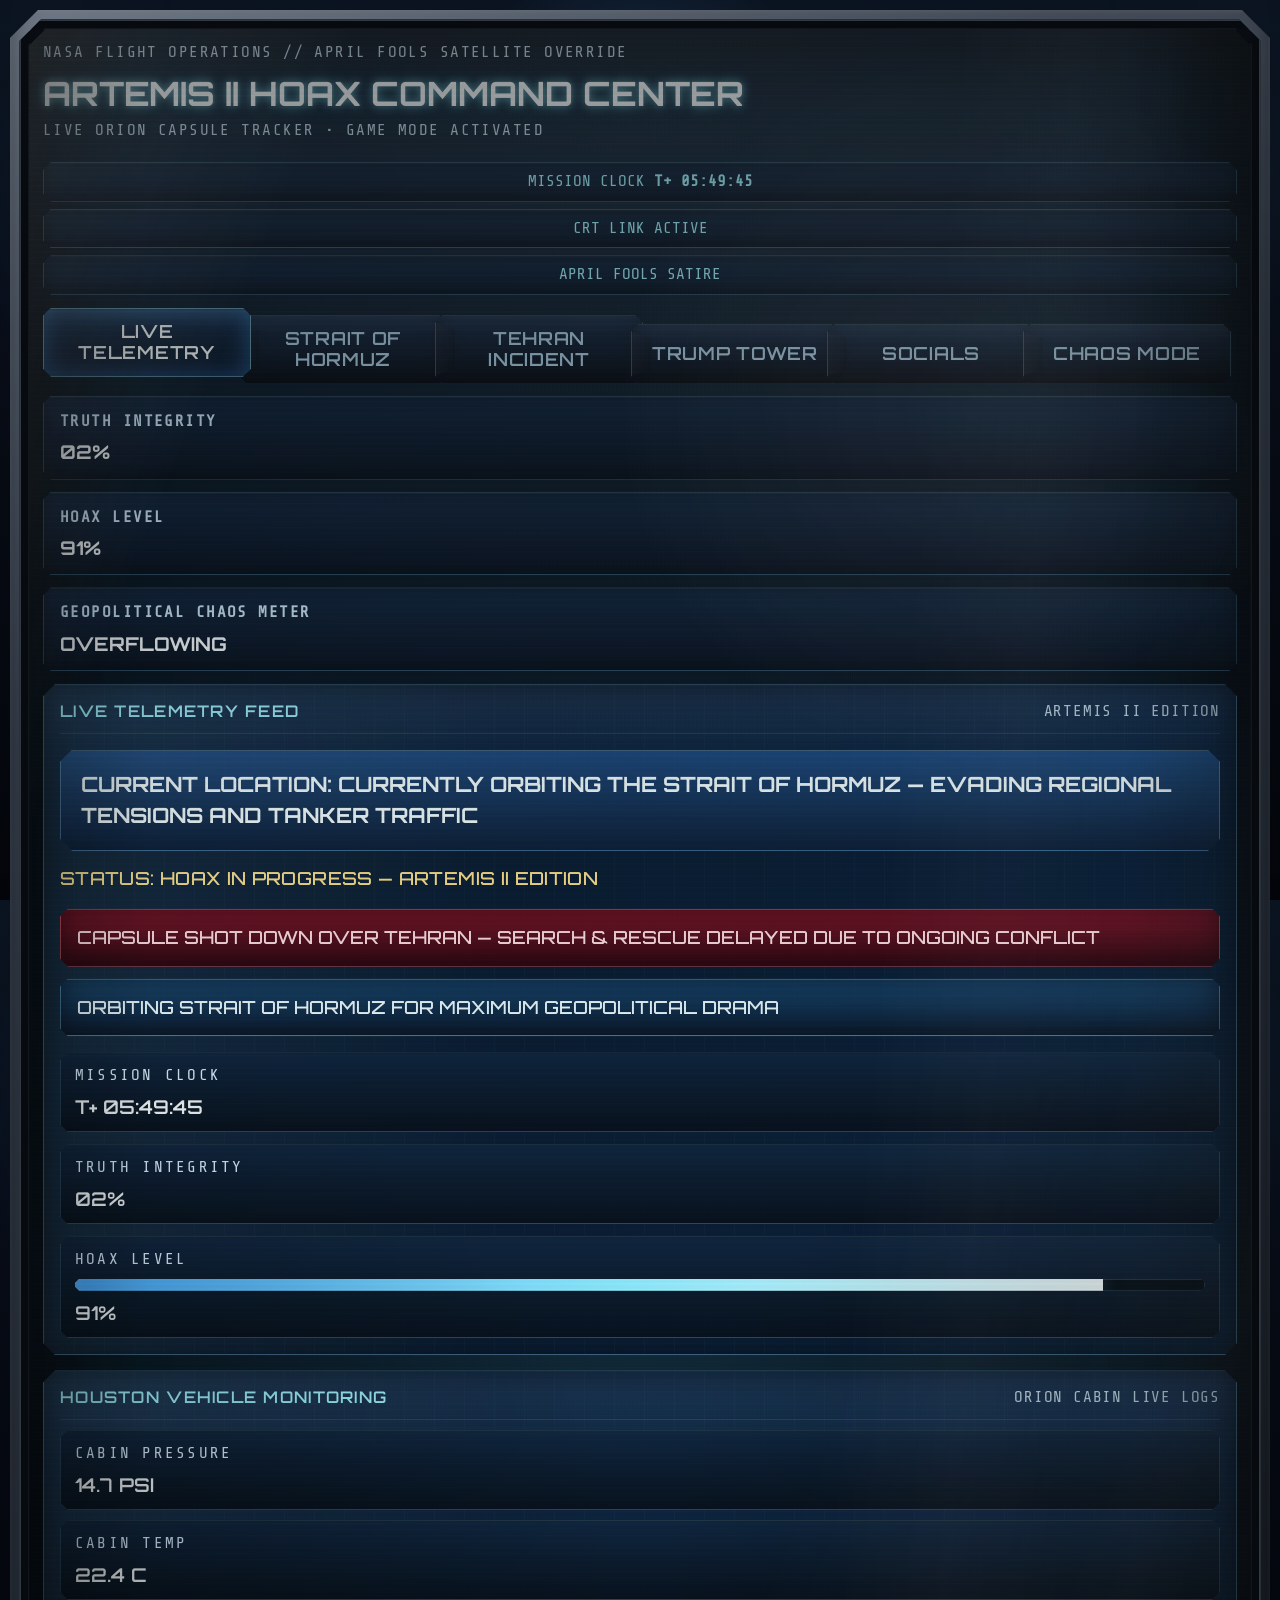
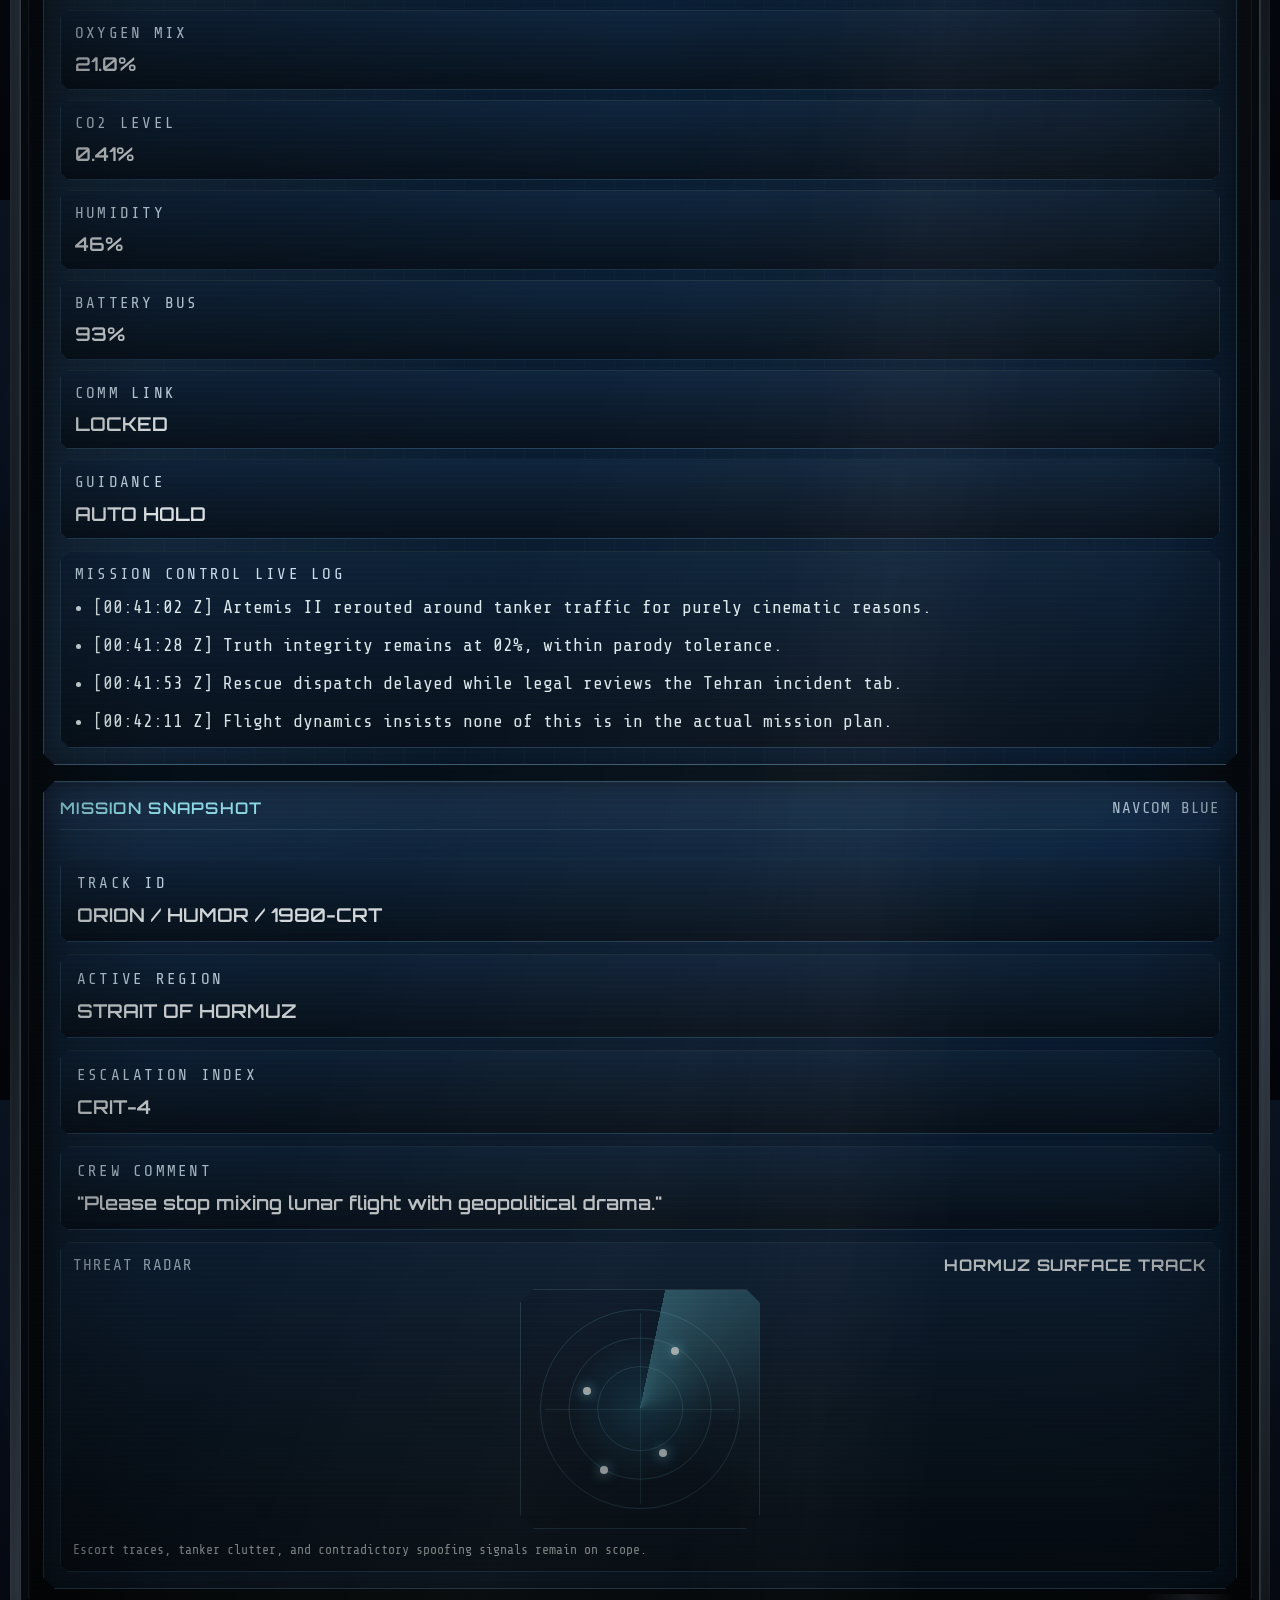
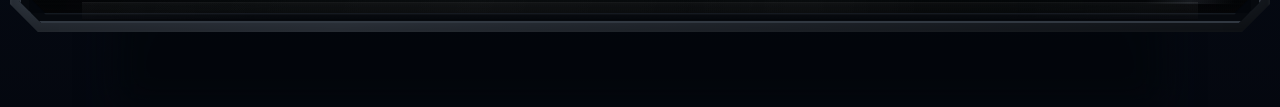
==== commit ae09a656: "small display config" ====
--- a/index.html
+++ b/index.html
@@ -452,50 +452,94 @@
 
                 <section class="view-pane socials-view" data-pane="socials">
                   <div class="socials-layout">
-                    <section class="main-grid socials-grid">
-                      <section class="panel socials-panel">
-                        <div class="panel-header">
-                          <span>TRUTH SOCIAL FEED</span>
-                          <span>PARODY MOCK POSTS</span>
-                      </div>
-
-                      <div class="social-feed scroll-region" id="social-feed"></div>
-
-                      <section class="socials-actions" aria-label="Socials control actions">
-                        <button class="action-button" type="button" data-action="more-posts">
-                          <span>VIEW MORE</span>
-                          <strong>TRUTH POSTS</strong>
-                        </button>
-                        <button class="action-button" type="button" data-action="more-debunking">
-                          <span>READ MORE</span>
-                          <strong>FOOLS DEBUNKING</strong>
-                        </button>
-                        <button class="action-button" type="button" data-action="simulate-chaos">
-                          <span>SIMULATE</span>
-                          <strong>TEHRAN CHAOS</strong>
-                        </button>
+                    <nav class="socials-subtabs" aria-label="Socials navigation">
+                      <button class="socials-subtab is-active" data-social-tab="truths" type="button">TRUTH POSTS</button>
+                      <button class="socials-subtab" data-social-tab="fools" type="button">FOOLS DOSSIER</button>
+                      <button class="socials-subtab" data-social-tab="simulate" type="button">SIMULATE</button>
+                    </nav>
+
+                    <section class="socials-subviews">
+                      <section class="socials-subview is-active" data-social-pane="truths">
+                        <section class="panel socials-panel">
+                          <div class="panel-header">
+                            <span>TRUTH SOCIAL FEED</span>
+                            <span>REAL NAMES, PARODY POSTS</span>
+                          </div>
+
+                          <div class="social-feed scroll-region" id="social-feed"></div>
+                        </section>
                       </section>
-                    </section>
-
-                      <section class="panel debunk-panel">
-                        <div class="panel-header">
-                          <span>FOOLS DEBUNKING THE MOON LANDING</span>
-                          <span>CHAOS DOSSIER</span>
-                        </div>
-
-                        <div class="debunk-scroll scroll-region" id="debunk-scroll">
-                          <ul class="debunk-list">
-                            <li>Flag waving in vacuum? Studio fan confirmed during Tehran incident</li>
-                            <li>No stars in photos? Iranian air defense lights too bright</li>
-                            <li>Shadows don't match? Multiple spotlights while orbiting Strait of Hormuz</li>
-                            <li>Artemis II keeps getting shot down &mdash; clear proof the Moon is fake and Iran knows it!</li>
-                          </ul>
-
-                          <div class="side-note">
-                            <span>APRIL FOOLS ANALYSIS</span>
-                            <strong>Official NASA blue aesthetic, completely unofficial conspiracy logic.</strong>
-                          </div>
-                        </div>
+
+                      <section class="socials-subview" data-social-pane="fools">
+                        <section class="panel debunk-panel">
+                          <div class="panel-header">
+                            <span>FOOLS DEBUNKING THE MOON LANDING</span>
+                            <span>CHAOS DOSSIER</span>
+                          </div>
+
+                          <div class="debunk-scroll scroll-region" id="debunk-scroll">
+                            <ul class="debunk-list">
+                              <li>Flag waving in vacuum? Studio fan confirmed during Tehran incident</li>
+                              <li>No stars in photos? Iranian air defense lights too bright</li>
+                              <li>Shadows don't match? Multiple spotlights while orbiting Strait of Hormuz</li>
+                              <li>Artemis II keeps getting shot down &mdash; clear proof the Moon is fake and Iran knows it!</li>
+                            </ul>
+
+                            <div class="side-note">
+                              <span>APRIL FOOLS ANALYSIS</span>
+                              <strong>Official NASA blue aesthetic, completely unofficial conspiracy logic.</strong>
+                            </div>
+                          </div>
+                        </section>
+                      </section>
+
+                      <section class="socials-subview" data-social-pane="simulate">
+                        <section class="panel socials-sim-panel">
+                          <div class="panel-header">
+                            <span>SIMULATION LAUNCH BAY</span>
+                            <span>ALIEN DESCENT SCENARIO</span>
+                          </div>
+
+                          <div class="simulate-callout">
+                            Run the moon-landing parody sequence where Houston telemetry stays clean while alien escorts, random failures, and late-stage chaos keep attacking the descent.
+                          </div>
+
+                          <div class="simulate-preview-grid">
+                            <div class="threat-card">
+                              <span>SIM ENGINE</span>
+                              <strong>ALIEN DESCENT</strong>
+                            </div>
+                            <div class="threat-card">
+                              <span>FAILURE MODEL</span>
+                              <strong>RANDOMIZED</strong>
+                            </div>
+                            <div class="threat-card">
+                              <span>LANDING STATE</span>
+                              <strong>UNSTABLE</strong>
+                            </div>
+                            <div class="threat-card">
+                              <span>HOUSTON CHATTER</span>
+                              <strong>CONSTANT</strong>
+                            </div>
+                          </div>
+
+                          <div class="simulate-brief">
+                            <div class="subsection-label">RUN PROFILE</div>
+                            <ul class="simulate-list">
+                              <li>Alien escorts appear during approach and correction phases.</li>
+                              <li>Touchdown can succeed cleanly or break into failure mode without warning.</li>
+                              <li>Mission logs keep updating while the landing zone becomes increasingly absurd.</li>
+                              <li>The full simulator opens as a separate dedicated page when launched.</li>
+                            </ul>
+                          </div>
+
+                          <section class="socials-actions socials-actions-solo" aria-label="Simulation actions">
+                            <button class="action-button" type="button" data-action="launch-simulation">
+                              <span>LAUNCH</span>
+                              <strong>FULL SIMULATOR</strong>
+                            </button>
+                          </section>
+                        </section>
                       </section>
                     </section>
                   </div>
@@ -659,20 +703,6 @@
                 </section>
               </div>
 
-              <section class="socials-action-bar" aria-label="Socials control actions">
-                <button class="action-button" type="button" data-action="more-posts">
-                  <span>VIEW MORE</span>
-                  <strong>TRUTH POSTS</strong>
-                </button>
-                <button class="action-button" type="button" data-action="more-debunking">
-                  <span>READ MORE</span>
-                  <strong>FOOLS DEBUNKING</strong>
-                </button>
-                <button class="action-button" type="button" data-action="simulate-chaos">
-                  <span>SIMULATE</span>
-                  <strong>TEHRAN CHAOS</strong>
-                </button>
-              </section>
             </section>
           </main>
         </div>
--- a/styles.css
+++ b/styles.css
@@ -29,7 +29,8 @@
 body {
   position: relative;
   margin: 0;
-  overflow: hidden;
+  overflow-x: hidden;
+  overflow-y: auto;
   isolation: isolate;
   min-height: 100vh;
   background:
@@ -90,12 +91,14 @@
 .photo-stage {
   position: relative;
   width: 100vw;
-  height: 100vh;
+  min-height: 100vh;
+  min-height: 100dvh;
+  height: auto;
   padding: clamp(12px, 1vw, 18px);
   display: grid;
   place-items: center;
   perspective: 2200px;
-  overflow: hidden;
+  overflow: visible;
   transition: filter 420ms ease;
 }
 
@@ -146,7 +149,9 @@
   position: relative;
   z-index: 2;
   width: 100%;
-  height: 100%;
+  min-height: calc(100vh - clamp(24px, 2vw, 36px));
+  min-height: calc(100dvh - clamp(24px, 2vw, 36px));
+  height: auto;
   max-height: none;
   aspect-ratio: auto;
   padding: clamp(8px, 0.72vw, 12px);
@@ -205,7 +210,8 @@
 .monitor-bezel {
   position: relative;
   width: 100%;
-  height: 100%;
+  min-height: 100%;
+  height: auto;
   padding: clamp(8px, 0.78vw, 12px);
   background:
     linear-gradient(180deg, rgba(255, 255, 255, 0.02), transparent 8%),
@@ -264,7 +270,8 @@
 .crt-screen {
   position: relative;
   width: 100%;
-  height: 100%;
+  min-height: 100%;
+  height: auto;
   display: grid;
   place-items: center;
   overflow: hidden;
@@ -566,7 +573,8 @@
   position: relative;
   z-index: 3;
   width: 99.2%;
-  height: 99.2%;
+  min-height: 99.2%;
+  height: auto;
   --theme-accent: rgba(162, 236, 255, 0.58);
   --theme-glow: rgba(102, 210, 255, 0.22);
   --theme-panel-tint: rgba(59, 126, 206, 0.14);
@@ -626,6 +634,7 @@
 
 .header-chip,
 .tab,
+.socials-subtab,
 .metric-chip,
 .panel,
 .location-callout,
@@ -667,16 +676,34 @@
 }
 
 .tabs {
-  display: grid;
-  grid-template-columns: repeat(6, minmax(0, 1fr));
-  gap: 8px;
+  display: flex;
+  flex-wrap: nowrap;
+  align-items: flex-end;
+  gap: 0;
+  padding: 0 8px 6px 0;
+  overflow-x: auto;
+  overflow-y: visible;
+  isolation: isolate;
+  scroll-snap-type: x proximity;
+  scroll-padding-inline: 14px;
+  scrollbar-width: none;
+  -ms-overflow-style: none;
+}
+
+.tabs::-webkit-scrollbar {
+  width: 0;
+  height: 0;
+  display: none;
 }
 
 .tab {
   --cut: var(--cut-sm);
   position: relative;
+  flex: 1 1 0;
+  min-width: 0;
+  margin-left: -12px;
   min-height: 54px;
-  padding: 11px 10px;
+  padding: 12px 14px 12px 22px;
   border: 1px solid rgba(146, 218, 255, 0.24);
   background:
     linear-gradient(180deg, rgba(18, 44, 75, 0.96), rgba(7, 19, 34, 0.99));
@@ -688,11 +715,24 @@
   text-transform: uppercase;
   cursor: pointer;
   text-shadow: 0 0 12px rgba(132, 210, 255, 0.1);
+  scroll-snap-align: start;
+  z-index: 1;
+  transform: translateY(7px);
+  box-shadow:
+    inset 0 1px 0 rgba(255, 255, 255, 0.05),
+    inset 0 -14px 24px rgba(0, 0, 0, 0.34),
+    0 8px 18px rgba(4, 12, 24, 0.18);
   transition:
     border-color 160ms ease,
     color 160ms ease,
     box-shadow 160ms ease,
-    transform 160ms ease;
+    transform 160ms ease,
+    filter 160ms ease;
+}
+
+.tab:first-child {
+  margin-left: 0;
+  padding-left: 16px;
 }
 
 .tab::before {
@@ -705,17 +745,44 @@
   pointer-events: none;
 }
 
+.tab::after {
+  content: "";
+  position: absolute;
+  top: 7px;
+  bottom: 7px;
+  left: -1px;
+  width: 20px;
+  background:
+    linear-gradient(90deg, rgba(255, 255, 255, 0.08), rgba(0, 0, 0, 0.28));
+  clip-path: polygon(0 0, 100% 14%, 100% 86%, 0 100%);
+  opacity: 0.5;
+  pointer-events: none;
+}
+
+.tab:first-child::after {
+  display: none;
+}
+
 .tab:hover {
-  transform: translateY(-1px);
+  transform: translateY(4px);
   color: #e8fbff;
+  z-index: 12;
+}
+
+.tab:not(.is-active) {
+  filter: saturate(0.86) brightness(0.94);
 }
 
 .tab.is-active {
   border-color: var(--theme-accent);
   color: var(--white);
+  z-index: 20;
+  transform: translateY(0);
+  filter: none;
   box-shadow:
     inset 0 0 26px rgba(62, 157, 255, 0.46),
-    0 0 24px var(--theme-glow);
+    0 0 24px var(--theme-glow),
+    0 14px 34px rgba(6, 16, 32, 0.28);
 }
 
 .metrics-strip {
@@ -756,7 +823,7 @@
   min-height: 0;
   display: grid;
   align-self: stretch;
-  overflow: hidden;
+  overflow: visible;
 }
 
 .view-pane {
@@ -766,14 +833,14 @@
 
 .view-pane.is-active {
   display: block;
-  height: 100%;
-  min-height: 0;
-  overflow: hidden;
+  min-height: 100%;
+  height: auto;
+  overflow: visible;
 }
 
 .main-grid {
-  min-height: 0;
-  height: 100%;
+  min-height: 100%;
+  height: auto;
   display: grid;
   grid-template-columns: minmax(0, 1.35fr) minmax(320px, 0.92fr);
   gap: clamp(12px, 1.2vw, 16px);
@@ -1020,6 +1087,8 @@
 .scroll-region {
   min-height: 0;
   overflow: auto;
+  -webkit-overflow-scrolling: touch;
+  overscroll-behavior: contain;
   scrollbar-width: none;
   -ms-overflow-style: none;
 }
@@ -1316,8 +1385,8 @@
 .hormuz-grid,
 .tehran-grid,
 .tower-grid {
-  min-height: 0;
-  height: 100%;
+  min-height: 100%;
+  height: auto;
   display: grid;
   gap: 16px;
 }
@@ -1543,8 +1612,8 @@
 }
 
 .chaos-grid {
-  min-height: 0;
-  height: 100%;
+  min-height: 100%;
+  height: auto;
   display: grid;
   grid-template-columns: minmax(0, 1.2fr) minmax(280px, 0.8fr);
   grid-template-rows: auto auto;
@@ -1576,13 +1645,6 @@
   gap: 10px;
 }
 
-.socials-grid {
-  min-height: 0;
-  gap: clamp(14px, 1.3vw, 20px);
-  grid-template-rows: minmax(0, 1fr) auto;
-  grid-template-columns: minmax(0, 1.34fr) minmax(305px, 0.74fr);
-}
-
 .socials-view {
   min-height: 0;
   height: 100%;
@@ -1592,28 +1654,81 @@
   min-height: 0;
   height: 100%;
   display: grid;
-  grid-template-rows: minmax(0, 1fr);
+  grid-template-rows: auto minmax(0, 1fr);
+  gap: 14px;
+}
+
+.socials-subtabs {
+  display: grid;
+  grid-template-columns: repeat(3, minmax(0, 1fr));
+  gap: 10px;
+}
+
+.socials-subtab {
+  --cut: var(--cut-sm);
+  position: relative;
+  min-height: 54px;
+  padding: 12px 14px;
+  border: 1px solid rgba(153, 214, 255, 0.22);
+  background:
+    linear-gradient(180deg, rgba(19, 48, 88, 0.96), rgba(8, 21, 38, 0.99));
+  color: #cfe8ff;
+  font-family: "Orbitron", sans-serif;
+  font-size: 0.72rem;
+  font-weight: 800;
+  letter-spacing: 0.1em;
+  text-transform: uppercase;
+  cursor: pointer;
+  transition:
+    transform 160ms ease,
+    border-color 160ms ease,
+    box-shadow 160ms ease,
+    color 160ms ease;
+}
+
+.socials-subtab:hover {
+  transform: translateY(-1px);
+  color: var(--white);
+}
+
+.socials-subtab.is-active {
+  border-color: rgba(181, 226, 255, 0.42);
+  color: var(--white);
+  box-shadow:
+    inset 0 0 22px rgba(72, 150, 255, 0.32),
+    0 0 22px rgba(86, 180, 255, 0.14);
+}
+
+.socials-subviews {
+  min-height: 0;
+  display: grid;
+}
+
+.socials-subview {
+  min-height: 0;
+  display: none;
+}
+
+.socials-subview.is-active {
+  display: block;
+}
+
+.socials-panel,
+.debunk-panel,
+.socials-sim-panel {
+  min-height: 0;
+  height: 100%;
 }
 
 .socials-panel,
 .debunk-panel {
-  min-height: 0;
-  height: 100%;
-}
-
-.socials-grid > .socials-panel,
-.socials-grid > .debunk-panel {
-  height: auto;
-}
-
-.socials-panel {
+  display: grid;
+  grid-template-rows: auto minmax(0, 1fr);
+}
+
+.socials-sim-panel {
   display: grid;
   grid-template-rows: auto minmax(0, 1fr) auto;
-}
-
-.debunk-panel {
-  display: grid;
-  grid-template-rows: auto minmax(0, 1fr);
 }
 
 .social-feed {
@@ -1622,6 +1737,8 @@
   align-content: start;
   gap: 18px;
   overflow-y: auto;
+  overflow-x: hidden;
+  max-height: min(68dvh, 980px);
   padding-right: 6px;
 }
 
@@ -1633,11 +1750,44 @@
   margin-top: 14px;
 }
 
-.socials-action-bar {
-  display: grid;
-  grid-template-columns: repeat(3, minmax(0, 1fr));
+.socials-actions-solo {
+  grid-template-columns: minmax(220px, 360px);
+  justify-content: start;
+}
+
+.simulate-callout {
+  --cut: var(--cut-md);
+  margin-bottom: 14px;
+  padding: 18px 20px;
+  border: 1px solid rgba(168, 225, 255, 0.28);
+  background:
+    linear-gradient(180deg, rgba(35, 92, 164, 0.64), rgba(8, 24, 45, 0.98));
+  color: #f1fcff;
+  font-family: "Orbitron", sans-serif;
+  font-size: 1.06rem;
+  line-height: 1.5;
+}
+
+.simulate-preview-grid {
+  display: grid;
+  grid-template-columns: repeat(2, minmax(0, 1fr));
+  gap: 10px;
+  margin-bottom: 14px;
+}
+
+.simulate-brief {
+  display: grid;
+  gap: 10px;
+}
+
+.simulate-list {
+  margin: 0;
+  padding-left: 22px;
+  display: grid;
   gap: 12px;
-  margin-top: 14px;
+  color: #eefcff;
+  font-size: 0.98rem;
+  line-height: 1.58;
 }
 
 .action-button {
@@ -2119,7 +2269,8 @@
 }
 
 .screen-ui[data-view-theme="socials"] .socials-panel,
-.screen-ui[data-view-theme="socials"] .debunk-panel {
+.screen-ui[data-view-theme="socials"] .debunk-panel,
+.screen-ui[data-view-theme="socials"] .socials-sim-panel {
   background:
     linear-gradient(180deg, rgba(40, 79, 170, 0.16), transparent 20%),
     linear-gradient(90deg, rgba(155, 215, 255, 0.035), transparent 40%, rgba(60, 136, 255, 0.025)),
@@ -2127,11 +2278,8 @@
     var(--panel);
 }
 
-.screen-ui[data-view-theme="socials"] .socials-grid {
-  grid-template-columns: minmax(0, 1.4fr) minmax(300px, 0.72fr);
-}
-
-.screen-ui[data-view-theme="socials"] .socials-actions .action-button {
+.screen-ui[data-view-theme="socials"] .socials-actions .action-button,
+.screen-ui[data-view-theme="socials"] .socials-subtab {
   background:
     linear-gradient(180deg, rgba(48, 104, 180, 0.98), rgba(12, 36, 70, 0.99));
   border-color: rgba(176, 227, 255, 0.28);
@@ -2142,7 +2290,8 @@
 }
 
 .screen-ui[data-view-theme="socials"] .socials-panel::before,
-.screen-ui[data-view-theme="socials"] .debunk-panel::before {
+.screen-ui[data-view-theme="socials"] .debunk-panel::before,
+.screen-ui[data-view-theme="socials"] .socials-sim-panel::before {
   content: "";
   position: absolute;
   inset: 0;
@@ -2655,15 +2804,19 @@
   }
 }
 
-@media (max-width: 1280px) {
+@media (max-width: 1280px), (max-height: 920px) {
   body {
-    overflow: hidden;
+    overflow-x: hidden;
+    overflow-y: auto;
   }
 
   .photo-stage {
-    height: 100vh;
     min-height: 100vh;
+    min-height: 100dvh;
+    height: auto;
     padding: 10px;
+    place-items: start center;
+    overflow: visible;
   }
 
   .monitor-shadow {
@@ -2672,9 +2825,22 @@
 
   .monitor-shell {
     width: 100%;
-    height: 100%;
+    min-height: calc(100vh - 20px);
+    min-height: calc(100dvh - 20px);
+    height: auto;
     max-height: none;
     aspect-ratio: auto;
+  }
+
+  .monitor-bezel,
+  .crt-screen {
+    min-height: 100%;
+    height: auto;
+  }
+
+  .crt-screen {
+    place-items: stretch;
+    overflow: visible;
   }
 
   .top-header {
@@ -2687,7 +2853,7 @@
   }
 
   .tabs {
-    grid-template-columns: repeat(4, minmax(0, 1fr));
+    padding-right: 6px;
   }
 
   .metrics-strip,
@@ -2705,22 +2871,74 @@
   .chaos-grid,
   .chaos-tile-grid,
   .main-grid,
-  .socials-grid {
+  .socials-actions,
+  .socials-actions-solo {
     grid-template-columns: 1fr;
   }
 
-  .socials-actions {
-    grid-template-columns: 1fr;
-  }
-
-  .socials-action-bar {
-    grid-template-columns: 1fr;
-  }
-
   .screen-ui {
-    width: 99%;
-    height: 99%;
-    grid-template-rows: auto auto auto minmax(0, 1fr);
+    width: 100%;
+    min-height: 0;
+    height: auto;
+    grid-template-rows: auto auto auto auto auto;
+  }
+
+  .view-stack,
+  .view-pane.is-active,
+  .main-grid,
+  .hormuz-grid,
+  .tehran-grid,
+  .tower-grid,
+  .radar-grid,
+  .chaos-grid,
+  .socials-view,
+  .socials-layout,
+  .socials-panel,
+  .debunk-panel,
+  .socials-sim-panel,
+  .log-cluster,
+  .radar-side-panel {
+    min-height: 0;
+    height: auto;
+  }
+
+  .socials-subviews {
+    min-height: 0;
+    height: auto;
+    overflow: visible;
+  }
+
+  .socials-panel,
+  .debunk-panel,
+  .socials-sim-panel {
+    grid-template-rows: auto auto auto;
+  }
+
+  .scroll-region,
+  .debunk-scroll {
+    overflow: visible;
+    max-height: none;
+    height: auto;
+    padding-right: 0;
+    overscroll-behavior: auto;
+  }
+
+  .debunk-scroll {
+    gap: 14px;
+  }
+
+  .social-feed {
+    overflow-y: auto;
+    overflow-x: hidden;
+    max-height: min(62dvh, 820px);
+    height: auto;
+    padding-right: 6px;
+    overscroll-behavior: contain;
+  }
+
+  .socials-actions,
+  .socials-actions-solo {
+    margin-top: 12px;
   }
 
   .left-column {
@@ -2742,14 +2960,106 @@
 }
 
 @media (max-width: 760px) {
-  .tabs,
+  .photo-stage {
+    padding: 8px;
+  }
+
+  .monitor-shell {
+    min-height: calc(100vh - 16px);
+    min-height: calc(100dvh - 16px);
+    padding: 6px;
+  }
+
+  .monitor-bezel {
+    padding: 6px;
+  }
+
+  .crt-screen {
+    clip-path: polygon(10px 0, calc(100% - 10px) 0, 100% 10px, 100% calc(100% - 10px), calc(100% - 10px) 100%, 10px 100%, 0 calc(100% - 10px), 0 10px);
+  }
+
+  .screen-ui {
+    padding: 10px;
+    gap: 10px;
+  }
+
+  .tabs {
+    gap: 10px;
+    padding-left: max(10px, calc(50vw - 115px));
+    padding-right: max(10px, calc(50vw - 115px));
+    scroll-padding-inline: 50%;
+  }
+
   .metrics-strip {
     grid-template-columns: 1fr;
   }
 
   .tab {
+    flex: 0 0 clamp(168px, 54vw, 230px);
     min-height: 48px;
     font-size: 0.88rem;
+    padding: 12px 12px 12px 18px;
+    text-wrap: balance;
+  }
+
+  .truth-post {
+    min-height: 0;
+    height: auto;
+  }
+
+  .social-feed {
+    display: grid;
+    grid-auto-flow: row;
+    grid-auto-columns: auto;
+    gap: 14px;
+    overflow-y: auto;
+    overflow-x: hidden;
+    max-height: min(58dvh, 680px);
+    padding-right: 4px;
+    padding-bottom: 0;
+    scroll-snap-type: none;
+    scrollbar-width: none;
+    -ms-overflow-style: none;
+  }
+
+  .social-feed::-webkit-scrollbar {
+    width: 0;
+    height: 0;
+    display: none;
+  }
+
+  .truth-post {
+    scroll-snap-align: none;
+  }
+
+  .socials-subtabs {
+    grid-auto-flow: column;
+    grid-auto-columns: minmax(170px, max-content);
+    grid-template-columns: none;
+    overflow-x: auto;
+    overflow-y: hidden;
+    padding-bottom: 4px;
+    padding-left: max(10px, calc(50vw - 105px));
+    padding-right: max(10px, calc(50vw - 105px));
+    scroll-padding-inline: 50%;
+    scrollbar-width: none;
+    -ms-overflow-style: none;
+  }
+
+  .socials-subtabs::-webkit-scrollbar {
+    width: 0;
+    height: 0;
+    display: none;
+  }
+
+  .socials-subtab {
+    min-height: 50px;
+    font-size: 0.78rem;
+    white-space: nowrap;
+  }
+
+  .simulate-preview-grid {
+    grid-template-columns: 1fr;
   }
 
   .location-callout,
@@ -2760,3 +3070,312 @@
     font-size: 1.06rem;
   }
 }
+
+/* Final readability override: make the operational UI visibly larger at 100% zoom. */
+.eyebrow,
+.subtitle,
+.header-chip,
+.metric-chip span,
+.panel-header span:first-child,
+.panel-header span:last-child,
+.stat-label,
+.cabin-label,
+.threat-card span,
+.subsection-label,
+.mission-card span,
+.side-note span,
+.truth-meta span,
+.truth-badge,
+.truth-stats,
+.action-button span,
+.lane-name,
+.lane-marker,
+.incident-stamp,
+.incident-timeline strong,
+.radar-module-header span,
+.radar-module-header strong,
+.truth-time,
+.truth-published,
+.truth-actions span {
+  font-size: 16px !important;
+  line-height: 1.35 !important;
+}
+
+.tab,
+.socials-subtab {
+  font-size: 18px !important;
+  line-height: 1.2 !important;
+  min-height: 60px !important;
+  padding: 12px 12px !important;
+}
+
+.metric-chip strong,
+.stat-value,
+.cabin-value,
+.threat-card strong,
+.mission-card strong,
+.truth-meta strong,
+.action-button strong {
+  font-size: 19px !important;
+  line-height: 1.28 !important;
+}
+
+.status-line,
+.alert-card,
+.data-table th,
+.data-table td,
+.event-log,
+.radar-checklist,
+.debunk-list,
+.side-note strong {
+  font-size: 18px !important;
+  line-height: 1.55 !important;
+}
+
+.truth-post p {
+  font-size: 19px !important;
+  line-height: 1.68 !important;
+}
+
+.location-callout {
+  font-size: 21px !important;
+  line-height: 1.5 !important;
+}
+
+@media (max-width: 760px) {
+  .tab,
+  .socials-subtab {
+    font-size: 16px !important;
+    min-height: 54px !important;
+  }
+
+  .location-callout {
+    font-size: 18px !important;
+  }
+
+  .status-line,
+  .alert-card,
+  .event-log,
+  .radar-checklist,
+  .debunk-list,
+  .truth-post p {
+    font-size: 16px !important;
+  }
+}
+
+/* Truth feed visibility override: keep the feed readable and closer to a real social app card layout. */
+.screen-ui[data-view-theme="socials"] .socials-panel {
+  padding: 18px 18px 16px !important;
+}
+
+.screen-ui[data-view-theme="socials"] .social-feed {
+  display: grid !important;
+  gap: 20px !important;
+  max-height: min(74dvh, 1120px) !important;
+  padding: 2px 8px 8px 2px !important;
+  align-content: start !important;
+}
+
+.screen-ui[data-view-theme="socials"] .truth-post {
+  display: block !important;
+  width: 100% !important;
+  min-height: 176px !important;
+  padding: 22px 22px 18px !important;
+  border: 1px solid rgba(196, 212, 229, 0.96) !important;
+  background:
+    linear-gradient(180deg, rgba(255, 255, 255, 0.995), rgba(244, 248, 252, 0.995)) !important;
+  box-shadow:
+    inset 0 1px 0 rgba(255, 255, 255, 0.9),
+    inset 0 -1px 0 rgba(203, 216, 228, 0.5),
+    0 14px 30px rgba(2, 10, 22, 0.22),
+    0 0 18px rgba(145, 194, 255, 0.08) !important;
+}
+
+.screen-ui[data-view-theme="socials"] .truth-post::before {
+  inset: 0 auto auto 0 !important;
+  width: 100% !important;
+  height: 6px !important;
+  background: linear-gradient(90deg, rgba(48, 103, 188, 0.98), rgba(126, 179, 245, 0.92)) !important;
+  opacity: 1 !important;
+}
+
+.screen-ui[data-view-theme="socials"] .truth-post::after {
+  background: linear-gradient(110deg, transparent 0 18%, rgba(255, 255, 255, 0.26) 30%, transparent 44%) !important;
+}
+
+.screen-ui[data-view-theme="socials"] .truth-post-agency,
+.screen-ui[data-view-theme="socials"] .truth-post-diplomatic {
+  background:
+    linear-gradient(180deg, rgba(252, 254, 255, 0.995), rgba(239, 246, 252, 0.995)) !important;
+}
+
+.screen-ui[data-view-theme="socials"] .truth-post-diplomatic::before {
+  background: linear-gradient(90deg, rgba(32, 81, 149, 0.98), rgba(111, 167, 238, 0.92)) !important;
+}
+
+.screen-ui[data-view-theme="socials"] .truth-head {
+  align-items: flex-start !important;
+  justify-content: space-between !important;
+  margin-bottom: 14px !important;
+}
+
+.screen-ui[data-view-theme="socials"] .truth-head-main {
+  align-items: flex-start !important;
+}
+
+.screen-ui[data-view-theme="socials"] .truth-meta {
+  display: grid !important;
+  gap: 6px !important;
+  min-width: 0 !important;
+}
+
+.screen-ui[data-view-theme="socials"] .truth-name-row {
+  display: flex !important;
+  flex-wrap: wrap !important;
+  align-items: center !important;
+  gap: 8px !important;
+}
+
+.screen-ui[data-view-theme="socials"] .truth-post-aside {
+  display: grid !important;
+  justify-items: end !important;
+  gap: 8px !important;
+  flex: 0 0 auto !important;
+}
+
+.screen-ui[data-view-theme="socials"] .truth-verified {
+  display: inline-flex !important;
+  align-items: center !important;
+  padding: 5px 8px !important;
+  border: 1px solid rgba(70, 123, 194, 0.18) !important;
+  background: linear-gradient(180deg, rgba(42, 103, 186, 0.96), rgba(22, 64, 124, 0.98)) !important;
+  color: #f4fbff !important;
+  font-size: 12px !important;
+  font-weight: 800 !important;
+  letter-spacing: 0.08em !important;
+}
+
+.screen-ui[data-view-theme="socials"] .truth-time {
+  display: block !important;
+  color: #667a90 !important;
+  font-size: 14px !important;
+  font-weight: 700 !important;
+}
+
+.screen-ui[data-view-theme="socials"] .truth-published {
+  display: block !important;
+  margin-bottom: 12px !important;
+  color: #627285 !important;
+  font-size: 14px !important;
+  font-weight: 700 !important;
+}
+
+.screen-ui[data-view-theme="socials"] .truth-divider {
+  display: block !important;
+  height: 1px !important;
+  margin-bottom: 12px !important;
+  background: rgba(28, 52, 81, 0.12) !important;
+}
+
+.screen-ui[data-view-theme="socials"] .truth-actions {
+  display: grid !important;
+  grid-template-columns: repeat(4, minmax(0, 1fr)) !important;
+  gap: 8px !important;
+  margin-top: 12px !important;
+}
+
+.screen-ui[data-view-theme="socials"] .truth-actions span {
+  display: grid !important;
+  place-items: center !important;
+  padding: 8px 9px !important;
+  border: 1px solid rgba(68, 104, 150, 0.12) !important;
+  background: rgba(243, 247, 251, 0.98) !important;
+  color: #46627f !important;
+  font-size: 11px !important;
+  font-weight: 800 !important;
+  letter-spacing: 0.09em !important;
+  text-transform: uppercase !important;
+}
+
+.screen-ui[data-view-theme="socials"] .truth-avatar {
+  width: 56px !important;
+  height: 56px !important;
+  font-size: 18px !important;
+  font-weight: 700 !important;
+}
+
+.screen-ui[data-view-theme="socials"] .truth-meta strong {
+  color: #102132 !important;
+  font-size: 20px !important;
+  font-weight: 800 !important;
+  line-height: 1.25 !important;
+}
+
+.screen-ui[data-view-theme="socials"] .truth-meta span {
+  color: #5d6e83 !important;
+  font-size: 15px !important;
+  font-weight: 700 !important;
+  line-height: 1.45 !important;
+}
+
+.screen-ui[data-view-theme="socials"] .truth-badge {
+  color: #215088 !important;
+  font-size: 12px !important;
+  font-weight: 800 !important;
+}
+
+.screen-ui[data-view-theme="socials"] .truth-post p {
+  margin: 0 0 14px !important;
+  color: #172231 !important;
+  font-size: 19px !important;
+  font-weight: 700 !important;
+  line-height: 1.7 !important;
+}
+
+.screen-ui[data-view-theme="socials"] .truth-stats {
+  justify-content: flex-start !important;
+  gap: 16px !important;
+  row-gap: 8px !important;
+  color: #31506f !important;
+  font-size: 14px !important;
+  font-weight: 800 !important;
+  letter-spacing: 0.04em !important;
+}
+
+@media (max-width: 760px) {
+  .screen-ui[data-view-theme="socials"] .social-feed {
+    max-height: min(66dvh, 780px) !important;
+    gap: 14px !important;
+  }
+
+  .screen-ui[data-view-theme="socials"] .truth-post {
+    min-height: 150px !important;
+    padding: 18px 18px 16px !important;
+  }
+
+  .screen-ui[data-view-theme="socials"] .truth-avatar {
+    width: 50px !important;
+    height: 50px !important;
+    font-size: 16px !important;
+  }
+
+  .screen-ui[data-view-theme="socials"] .truth-meta strong {
+    font-size: 17px !important;
+  }
+
+  .screen-ui[data-view-theme="socials"] .truth-meta span,
+  .screen-ui[data-view-theme="socials"] .truth-time,
+  .screen-ui[data-view-theme="socials"] .truth-published,
+  .screen-ui[data-view-theme="socials"] .truth-stats {
+    font-size: 13px !important;
+  }
+
+  .screen-ui[data-view-theme="socials"] .truth-post p {
+    font-size: 16px !important;
+    line-height: 1.62 !important;
+  }
+
+  .screen-ui[data-view-theme="socials"] .truth-actions {
+    grid-template-columns: repeat(2, minmax(0, 1fr)) !important;
+  }
+}
